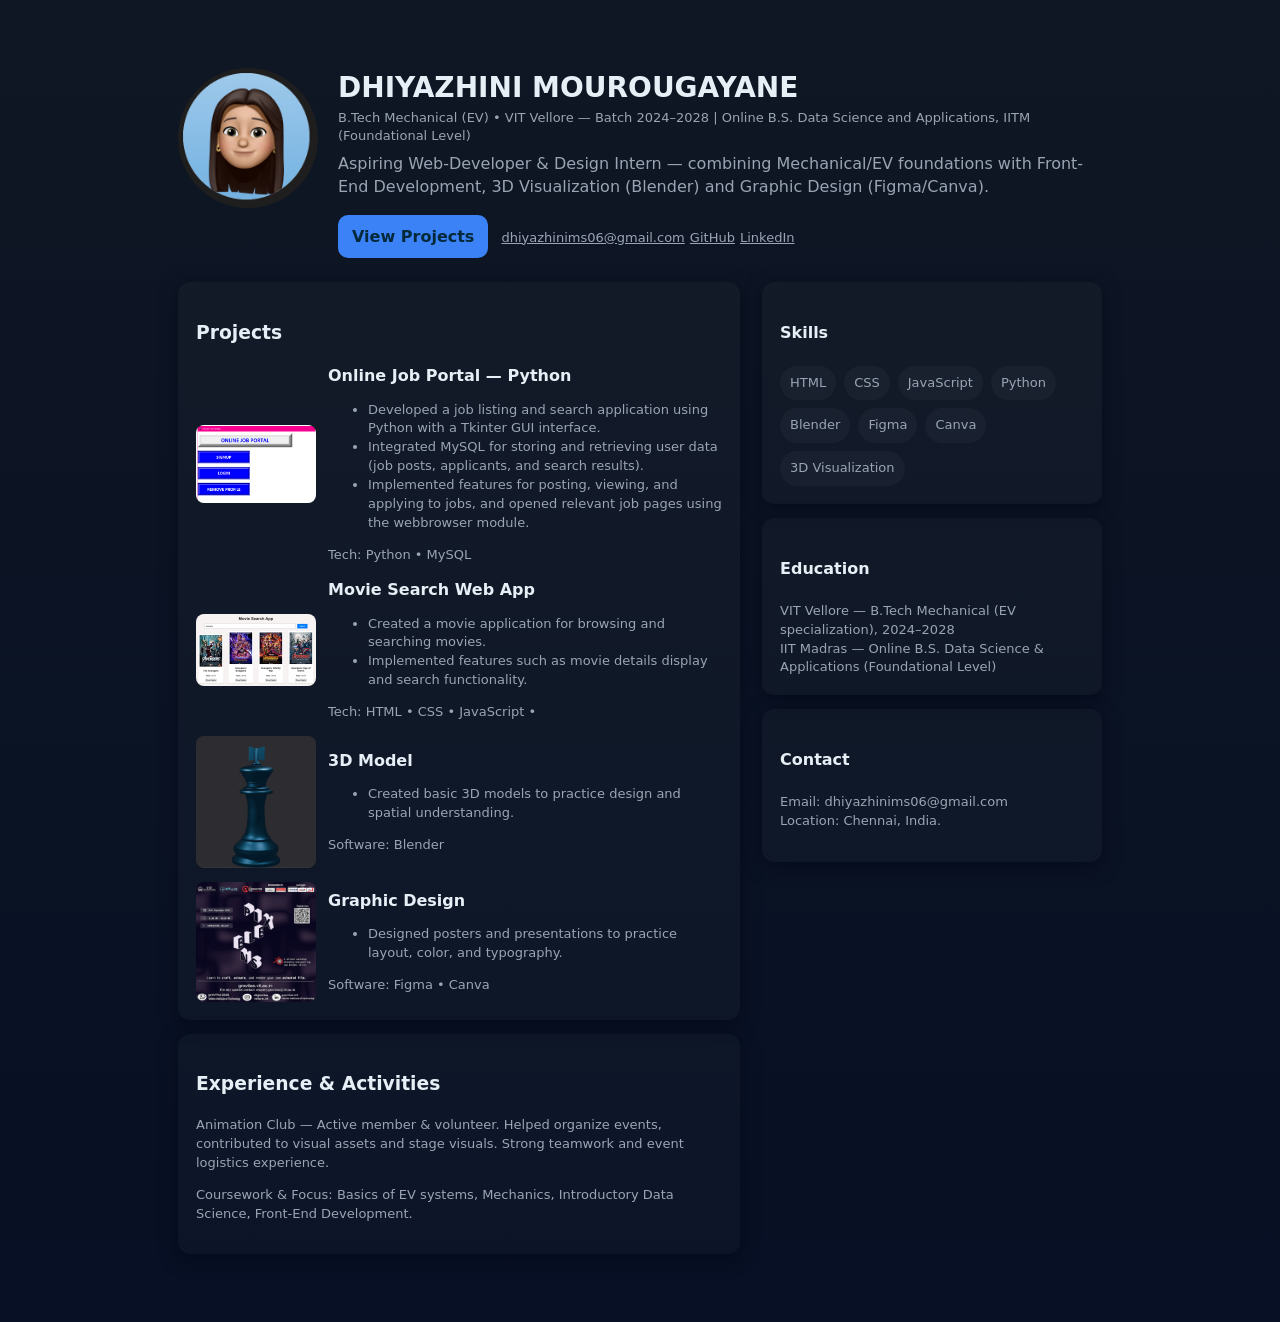
==== index.html @ 41cbc97d "Changed pathnames" ====
<!doctype html>
<html lang="en">
<head>
  <meta charset="utf-8" />
  <meta name="viewport" content="width=device-width,initial-scale=1" />
  <title>DHIYAZHINI M S — Portfolio</title>
  <style>
    :root{--bg:#0f1724;--card:#0b1220;--muted:#9aa4b2;--accent:#3b82f6}
    *{box-sizing:border-box}
    body{margin:0;font-family:Inter,ui-sans-serif,system-ui,Segoe UI,Roboto,'Helvetica Neue',Arial;background:linear-gradient(180deg,var(--bg),#071024);color:#e6eef6;line-height:1.45}
    .container{max-width:980px;margin:40px auto;padding:28px}
    header{display:flex;align-items:flex-start;gap:20px;}
    .avatar{width:140px;height:140px;border-radius:50%;overflow:hidden;flex-shrink:0;}
    h1{margin:0;font-size:28px}
    .avatar img{width:100%;height:100%;object-fit:cover;object-position:top center;display:block;}
    p.lead{color:var(--muted);margin-top:6px}
    .grid{display:grid;grid-template-columns:1fr 340px;gap:22px;margin-top:24px}
    .card{background:rgba(255,255,255,0.02);padding:18px;border-radius:12px;box-shadow:0 4px 18px rgba(2,6,23,0.6)}
    .skills{display:flex;flex-wrap:wrap;gap:8px}
    .pill{background:rgba(255,255,255,0.03);padding:8px 10px;border-radius:999px;font-size:13px;color:var(--muted)}
    .projects{display:flex;flex-direction:column;gap:14px}
    .proj{display:flex;gap:12px;align-items:center}
    .proj img{width:120px;height:auto;object-fit:cover;object-position: center; border-radius:8px;background:#081324}
    .meta{color:var(--muted);font-size:13px}
    footer{margin-top:22px;color:var(--muted);font-size:13px}
    a.cta{display:inline-block;background:var(--accent);color:#04293a;padding:10px 14px;border-radius:10px;text-decoration:none;font-weight:600;margin-right:8px}
    .small{font-size:13px;color:var(--muted)}
    @media(max-width:880px){.grid{grid-template-columns:1fr;}.avatar{width:72px;height:72px}}
  </style>
</head>
<body>
  <div class="container">
    <header>
      <div class="avatar">
        <img src="profile-pic.png" alt="Profile pic">
      </div>
      <div>
        <h1>DHIYAZHINI MOUROUGAYANE</h1>
        <div class="small">B.Tech Mechanical (EV) • VIT Vellore — Batch 2024–2028 | Online B.S. Data Science and Applications, IITM (Foundational Level)</div>
        <p class="lead">Aspiring Web-Developer & Design Intern — combining Mechanical/EV foundations with Front-End Development, 3D Visualization (Blender) and Graphic Design (Figma/Canva).</p>
        <div style="margin-top:10px">
          <a class="cta" href="#projects">View Projects</a>
          <a class="small" href="mailto:dhiyazhinims06@gmail.com">dhiyazhinims06@gmail.com</a>
          <a class="small" href="https://github.com/Dhiyazhini">GitHub</a>
          <a class="small" href="https://www.linkedin.com/in/dhiyazhini-m-62827731a/">LinkedIn</a>
        </div>
      </div>
    </header>
    <div class="grid">
      <main>
        <section class="card">
          <h3>Projects</h3>
          <div id="projects" class="projects">
            <article class="proj">
              <img src="projects/online-job-portal:/online_job_portal.png" alt="Job Portal Screenshot">
              <div>
                <strong>Online Job Portal — Python</strong>
                <div class="meta">
                  <ul>
                    <li>Developed a job listing and search application using Python with a Tkinter GUI interface.</li>
                    <li>Integrated MySQL for storing and retrieving user data (job posts, applicants, and search results).</li>
                    <li>Implemented features for posting, viewing, and applying to jobs, and opened relevant job pages using the webbrowser module.</li>
                  </ul>
                </div>
                <div class="small">Tech: Python • MySQL 
                </div>
              </div>
            </article>
            <article class="proj">
              <img src="projects/movie-app:/movie_search_webapp.png" alt="Movie app screenshot">
              <div>
                <strong>Movie Search Web App</strong>
                <div class="meta">
                  <ul>
                    <li>Created a movie application for browsing and searching movies.</li>
                    <li>Implemented features such as movie details display and search functionality.</li>                  
                  </ul>
                </div>
                <div class="small">Tech: HTML • CSS • JavaScript • </div>
              </div>
            </article>
            <article class="proj">
              <img src="projects/3d-model:/3D-chesspiece-king.png" alt="Blender render">
              <div>
                <strong>3D Model</strong>
                <div class="meta">
                  <ul>
                    <li>Created basic 3D models to practice design and spatial understanding.</li>
                  </ul>
                </div>
                <div class="small">Software: Blender</div>
              </div>
            </article>
            <article class="proj">
              <img src="projects/graphic-design:/Pixelens_finalGravitas.png" alt="Figma screenshot">
              <div>
                <strong>Graphic Design</strong>
                <div class="meta">
                  <ul>
                    <li>Designed posters and presentations to practice layout, color, and typography.</li>
                  </ul>
                </div>
                <div class="small">Software: Figma • Canva</div>
              </div>
            </article>
          </div>
        </section>
        <section class="card" style="margin-top:14px">
          <h3>Experience & Activities</h3>
          <p class="meta">Animation Club — Active member & volunteer. Helped organize events, contributed to visual assets and stage visuals. Strong teamwork and event logistics experience.</p>
          <p class="meta">Coursework & Focus: Basics of EV systems, Mechanics, Introductory Data Science, Front-End Development.</p>
        </section>
      </main>
      <aside>
        <div class="card">
          <h4>Skills</h4>
          <div class="skills">
            <span class="pill">HTML</span>
            <span class="pill">CSS</span>
            <span class="pill">JavaScript</span>
            <span class="pill">Python</span>
            <span class="pill">Blender</span>
            <span class="pill">Figma</span>
            <span class="pill">Canva</span>
            <span class="pill">3D Visualization</span>
          </div>
        </div>
        <div class="card" style="margin-top:14px">
          <h4>Education</h4>
          <div class="small">VIT Vellore — B.Tech Mechanical (EV specialization), 2024–2028</div>
          <div class="small">IIT Madras — Online B.S. Data Science & Applications (Foundational Level)</div>
        </div>
        <div class="card" style="margin-top:14px">
          <h4>Contact</h4>
          <p class="small">Email: dhiyazhinims06@gmail.com<br/>Location: Chennai, India.</p>
        </div>
      </aside>
    </div>
  </div>
</body>
</html>
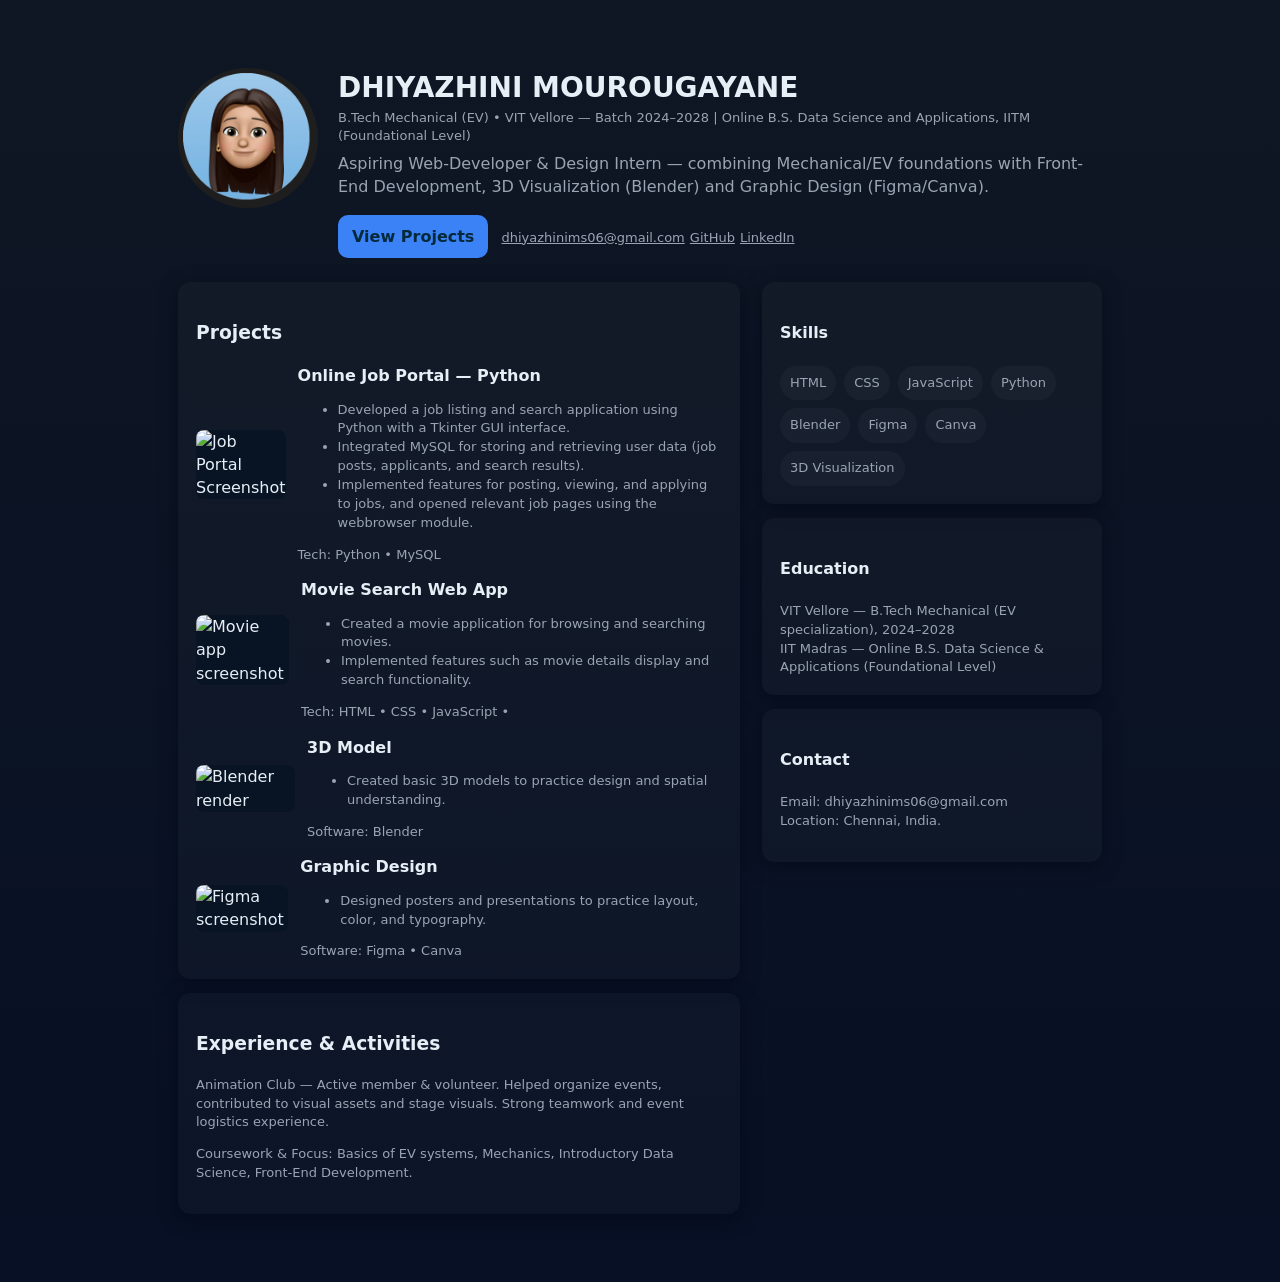
==== commit 27f70ed8: "Modified" ====
--- a/index.html
+++ b/index.html
@@ -52,7 +52,7 @@
           <h3>Projects</h3>
           <div id="projects" class="projects">
             <article class="proj">
-              <img src="projects/online-job-portal:/online_job_portal.png" alt="Job Portal Screenshot">
+              <img src="projects/online-job-portal/online_job_portal.png" alt="Job Portal Screenshot">
               <div>
                 <strong>Online Job Portal — Python</strong>
                 <div class="meta">
@@ -67,7 +67,7 @@
               </div>
             </article>
             <article class="proj">
-              <img src="projects/movie-app:/movie_search_webapp.png" alt="Movie app screenshot">
+              <img src="projects/movie-app/movie_search_webapp.png" alt="Movie app screenshot">
               <div>
                 <strong>Movie Search Web App</strong>
                 <div class="meta">
@@ -80,7 +80,7 @@
               </div>
             </article>
             <article class="proj">
-              <img src="projects/3d-model:/3D-chesspiece-king.png" alt="Blender render">
+              <img src="projects/3d-model/3D-chesspiece-king.png" alt="Blender render">
               <div>
                 <strong>3D Model</strong>
                 <div class="meta">
@@ -92,7 +92,7 @@
               </div>
             </article>
             <article class="proj">
-              <img src="projects/graphic-design:/Pixelens_finalGravitas.png" alt="Figma screenshot">
+              <img src="projects/graphic-design/Pixelens_finalGravitas.png" alt="Figma screenshot">
               <div>
                 <strong>Graphic Design</strong>
                 <div class="meta">
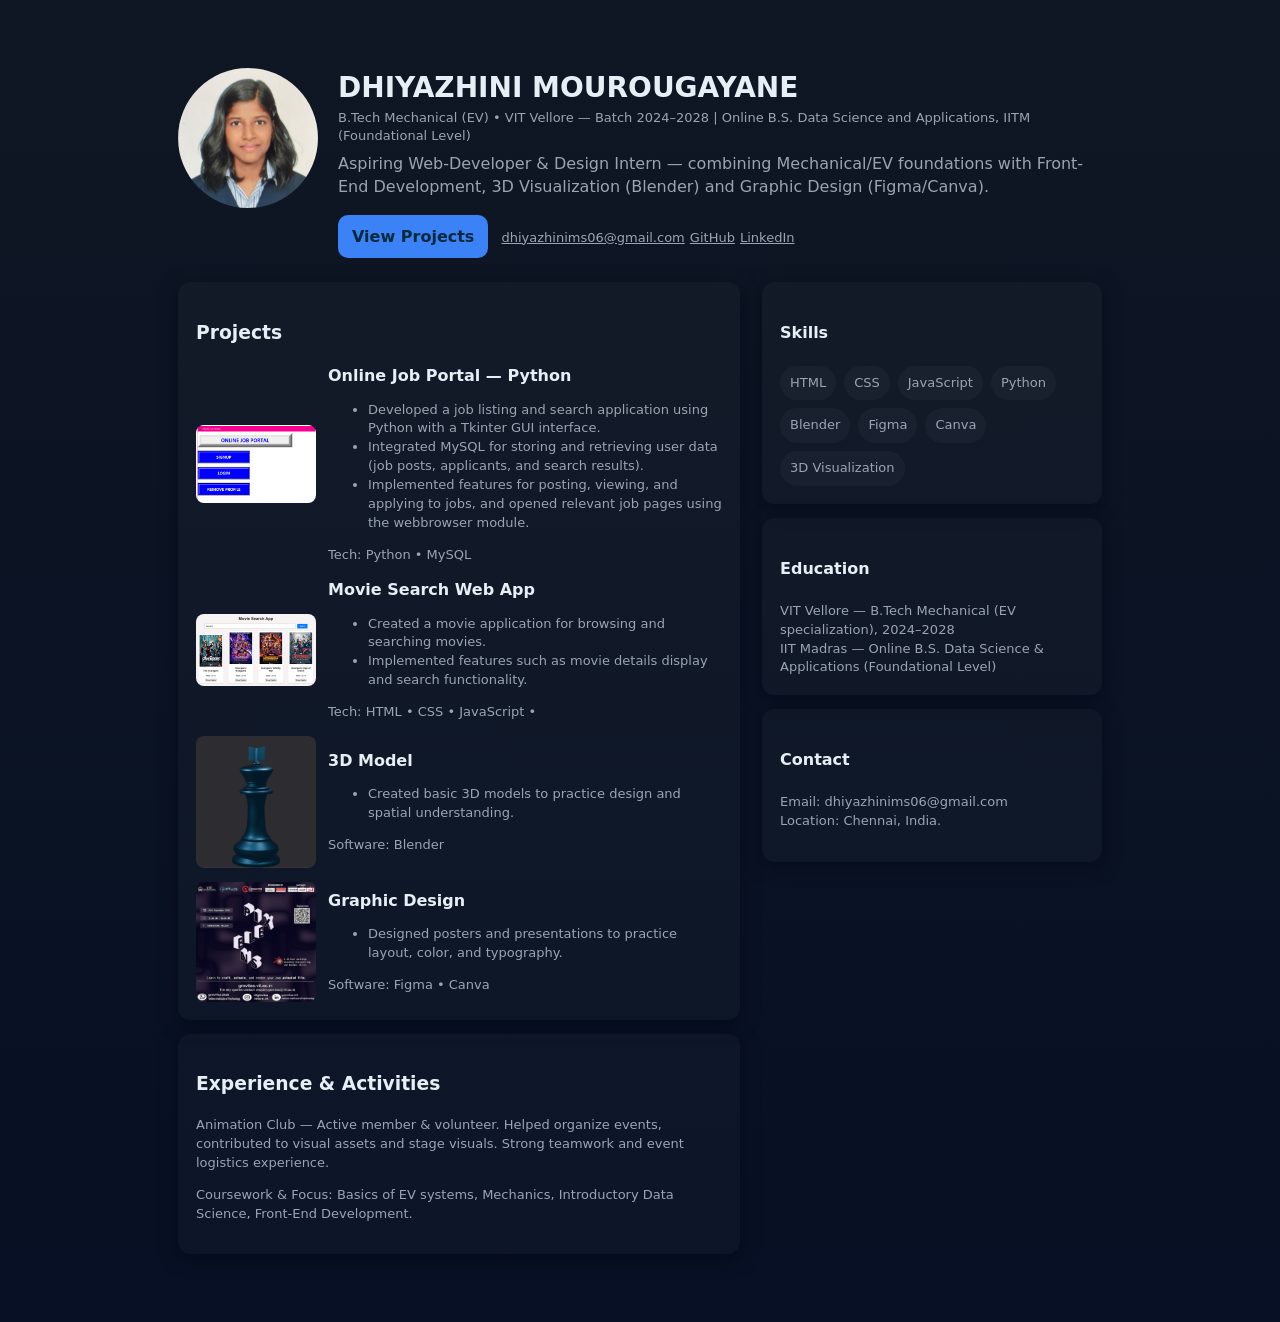
==== commit 6249f359: "Updated profile pic" ====
--- a/index.html
+++ b/index.html
@@ -32,7 +32,7 @@
   <div class="container">
     <header>
       <div class="avatar">
-        <img src="profile-pic.png" alt="Profile pic">
+        <img src="Photo.jpg" alt="Profile pic">
       </div>
       <div>
         <h1>DHIYAZHINI MOUROUGAYANE</h1>
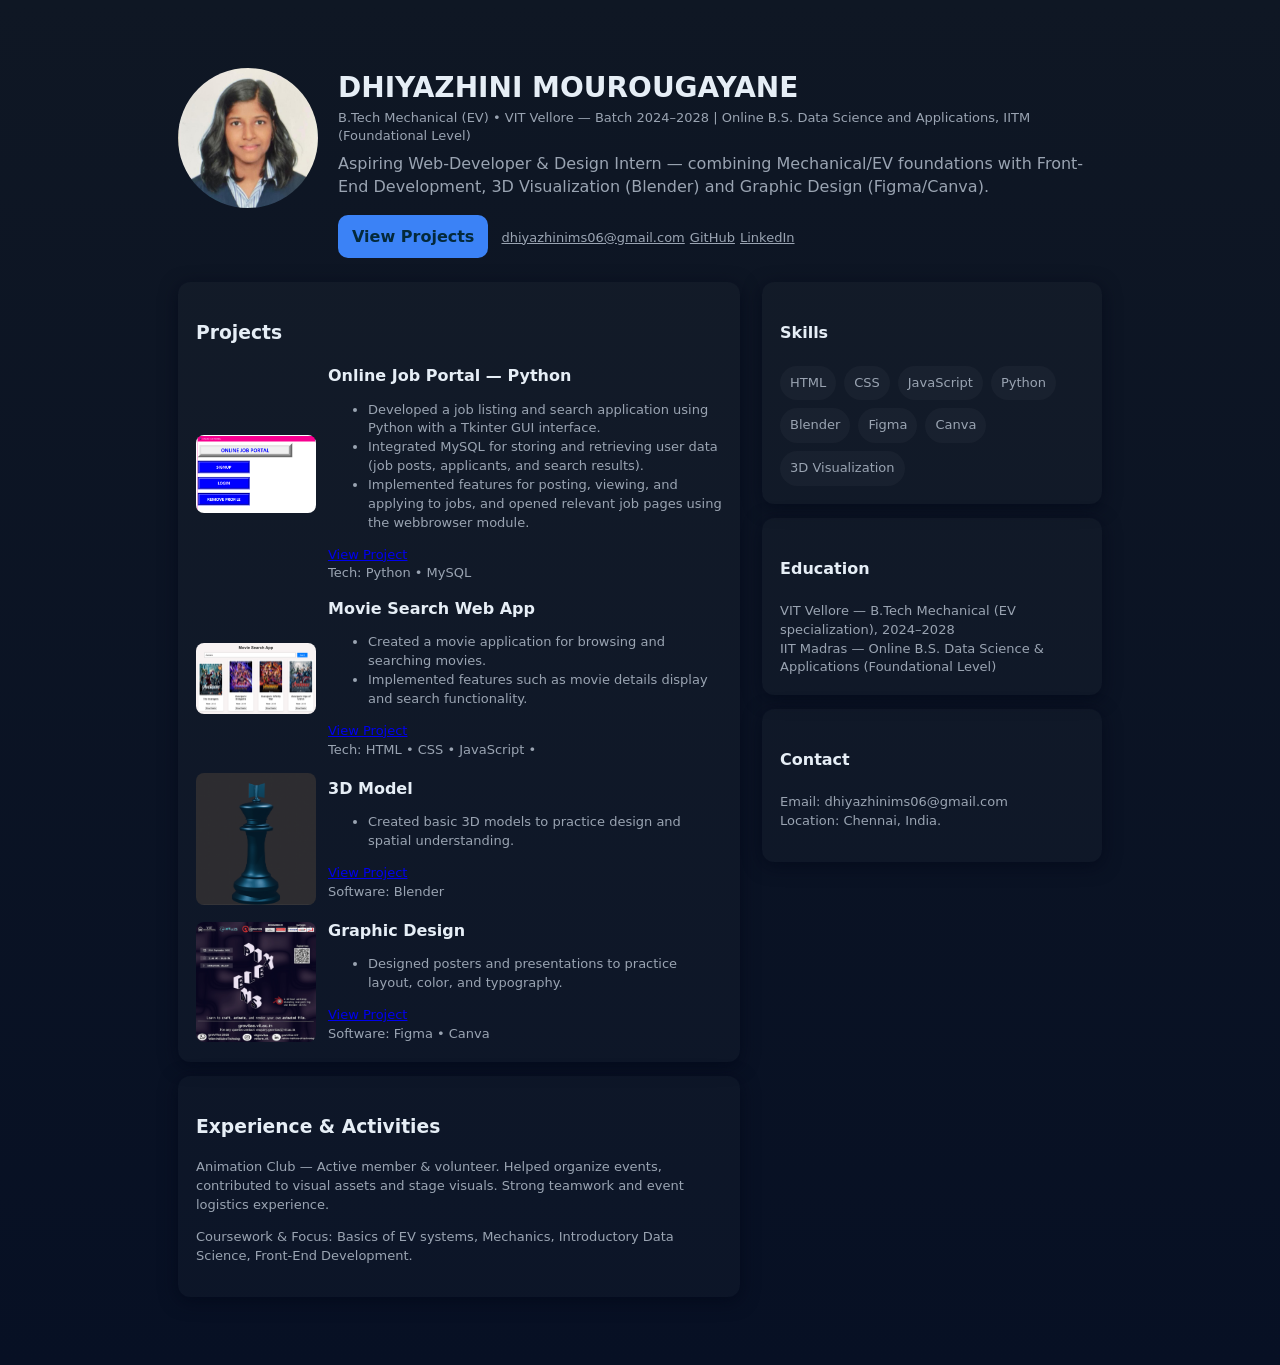
==== commit 9408f611: "Added project demos" ====
--- a/index.html
+++ b/index.html
@@ -61,6 +61,7 @@
                     <li>Integrated MySQL for storing and retrieving user data (job posts, applicants, and search results).</li>
                     <li>Implemented features for posting, viewing, and applying to jobs, and opened relevant job pages using the webbrowser module.</li>
                   </ul>
+                  <a href="projects/online-job-portal/Online_Job_Portal_Output.pdf" target="_blank" rel="noopener">View Project</a>
                 </div>
                 <div class="small">Tech: Python • MySQL 
                 </div>
@@ -75,6 +76,7 @@
                     <li>Created a movie application for browsing and searching movies.</li>
                     <li>Implemented features such as movie details display and search functionality.</li>                  
                   </ul>
+                  <a href="projects/movie-app/index.html" target="_blank" rel="noopener">View Project</a>
                 </div>
                 <div class="small">Tech: HTML • CSS • JavaScript • </div>
               </div>
@@ -87,6 +89,7 @@
                   <ul>
                     <li>Created basic 3D models to practice design and spatial understanding.</li>
                   </ul>
+                  <a href="projects/3d-model/3D-chesspiece-king.png" target="_blank" rel="noopener">View Project</a>
                 </div>
                 <div class="small">Software: Blender</div>
               </div>
@@ -99,6 +102,7 @@
                   <ul>
                     <li>Designed posters and presentations to practice layout, color, and typography.</li>
                   </ul>
+                  <a href="projects/graphic-design/graphic-design-display.pdf" target="_blank" rel="noopener">View Project</a>
                 </div>
                 <div class="small">Software: Figma • Canva</div>
               </div>
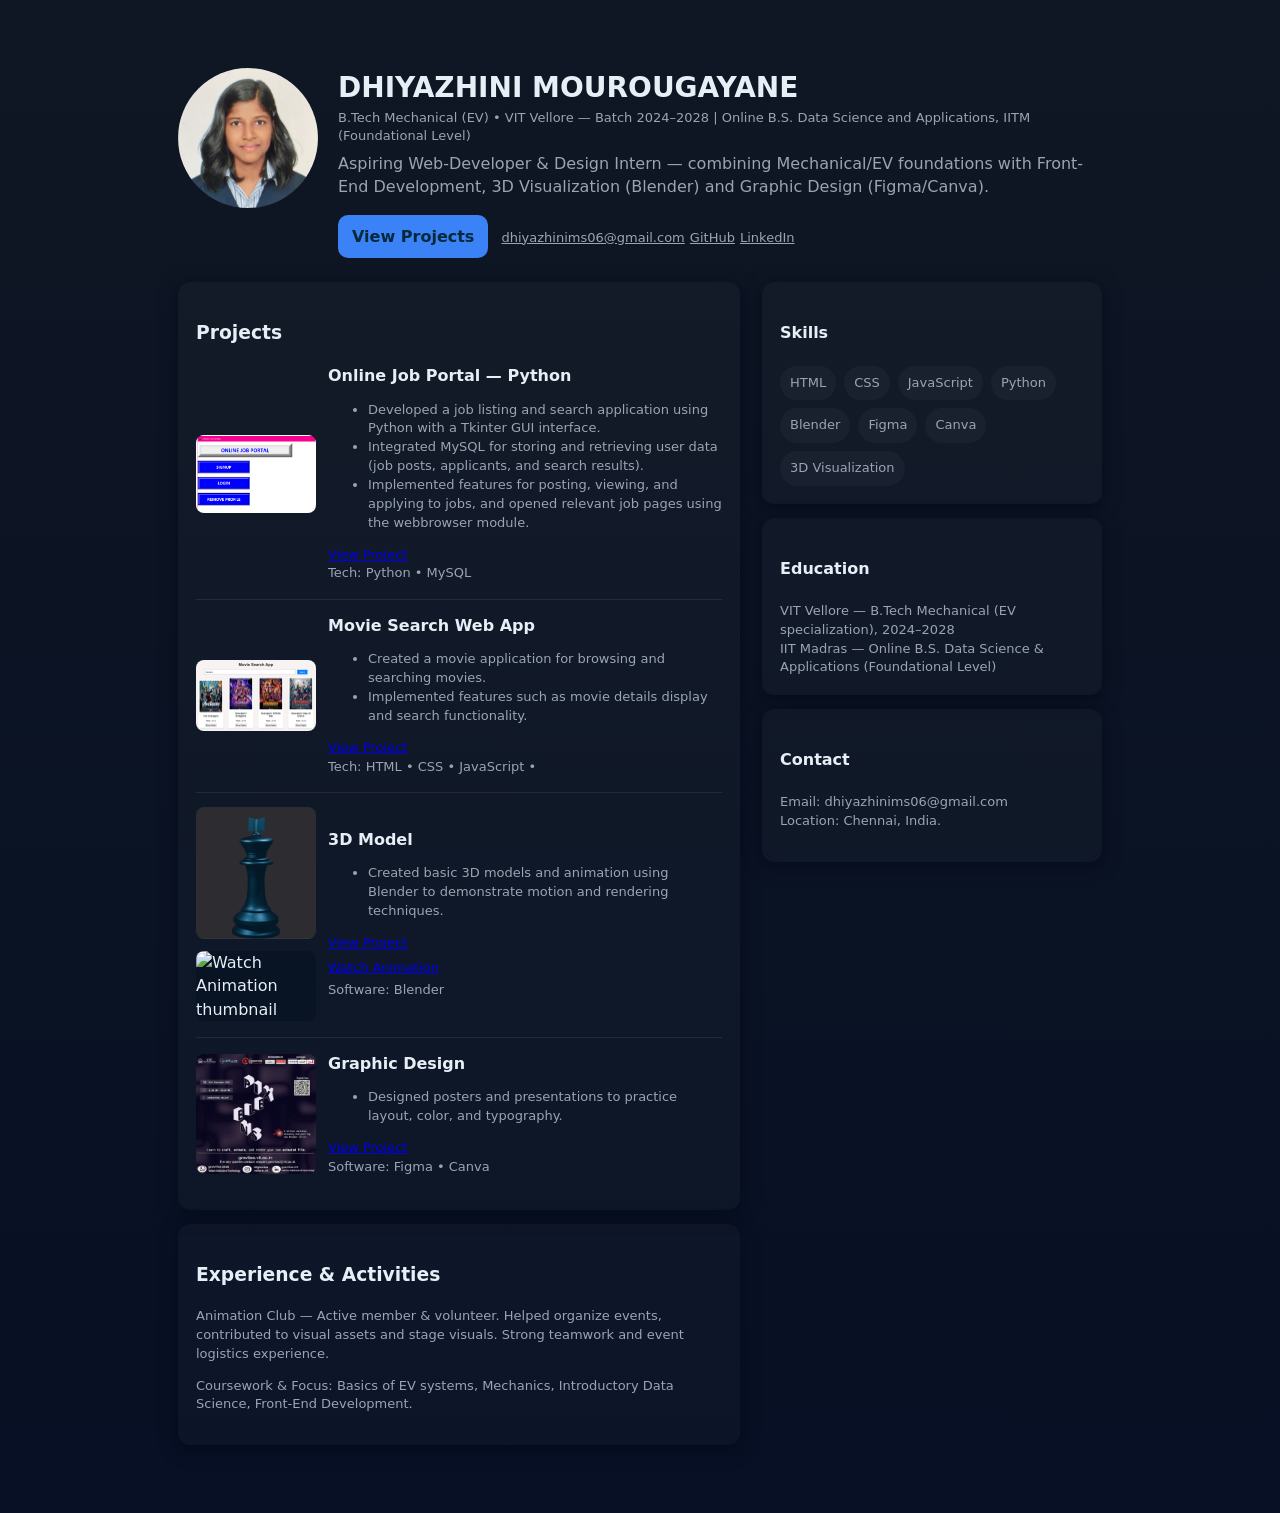
==== commit 95009fe1: "Updated 3D model project section." ====
--- a/index.html
+++ b/index.html
@@ -12,6 +12,13 @@
     header{display:flex;align-items:flex-start;gap:20px;}
     .avatar{width:140px;height:140px;border-radius:50%;overflow:hidden;flex-shrink:0;}
     h1{margin:0;font-size:28px}
+    .projects{display:flex;flex-direction:column;gap:20px}
+    .proj{display:flex;gap:20px;align-items:flex-start;border-bottom:1px solid rgba(255,255,255,0.08);padding-bottom:16px;}
+    .proj:last-child{border-bottom:none;}
+    .proj-media{width:220px;flex-shrink:0;}
+    .proj-media img{width:100%;height:auto;object-fit:cover;border-radius:8px;background:#081324}
+    .proj-media video{width:100%;border-radius:8px;margin-top:8px;}
+    .proj-details{flex-grow:1;}
     .avatar img{width:100%;height:100%;object-fit:cover;object-position:top center;display:block;}
     p.lead{color:var(--muted);margin-top:6px}
     .grid{display:grid;grid-template-columns:1fr 340px;gap:22px;margin-top:24px}
@@ -25,7 +32,7 @@
     footer{margin-top:22px;color:var(--muted);font-size:13px}
     a.cta{display:inline-block;background:var(--accent);color:#04293a;padding:10px 14px;border-radius:10px;text-decoration:none;font-weight:600;margin-right:8px}
     .small{font-size:13px;color:var(--muted)}
-    @media(max-width:880px){.grid{grid-template-columns:1fr;}.avatar{width:72px;height:72px}}
+    @media(max-width:880px){.grid{grid-template-columns:1fr;}.avatar{width:72px;height:72px}.proj{flex-direction:column;}.proj-media{width:100%;}}
   </style>
 </head>
 <body>
@@ -82,16 +89,21 @@
               </div>
             </article>
             <article class="proj">
-              <img src="projects/3d-model/3D-chesspiece-king.png" alt="Blender render">
+              <div style="width: 120px; flex-shrink: 0; display: flex; flex-direction: column; gap: 12px;">
+                <img src="projects/3d-model/3D-chesspiece-king.png" alt="Blender render" style="width: 100%; height: auto; object-fit: cover; border-radius: 8px; background: #081324;">
+                <img src="projects/3d-model/basketball.png" alt="Watch Animation thumbnail" style="width: 100%; height: auto; object-fit: cover; border-radius: 8px; background: #081324;">
+              </div>
               <div>
                 <strong>3D Model</strong>
                 <div class="meta">
                   <ul>
-                    <li>Created basic 3D models to practice design and spatial understanding.</li>
+                    <li>Created basic 3D models and animation using Blender to demonstrate motion and rendering techniques. </li>
                   </ul>
                   <a href="projects/3d-model/3D-chesspiece-king.png" target="_blank" rel="noopener">View Project</a>
+                  <br/>
+                  <a href="projects/3d-model/basketball_animation.mp4" target="_blank" rel="noopener" style="margin-top: 6px; display: inline-block;">Watch Animation</a>
                 </div>
-                <div class="small">Software: Blender</div>
+                <div class="small" style="margin-top: 4px;">Software: Blender</div>
               </div>
             </article>
             <article class="proj">
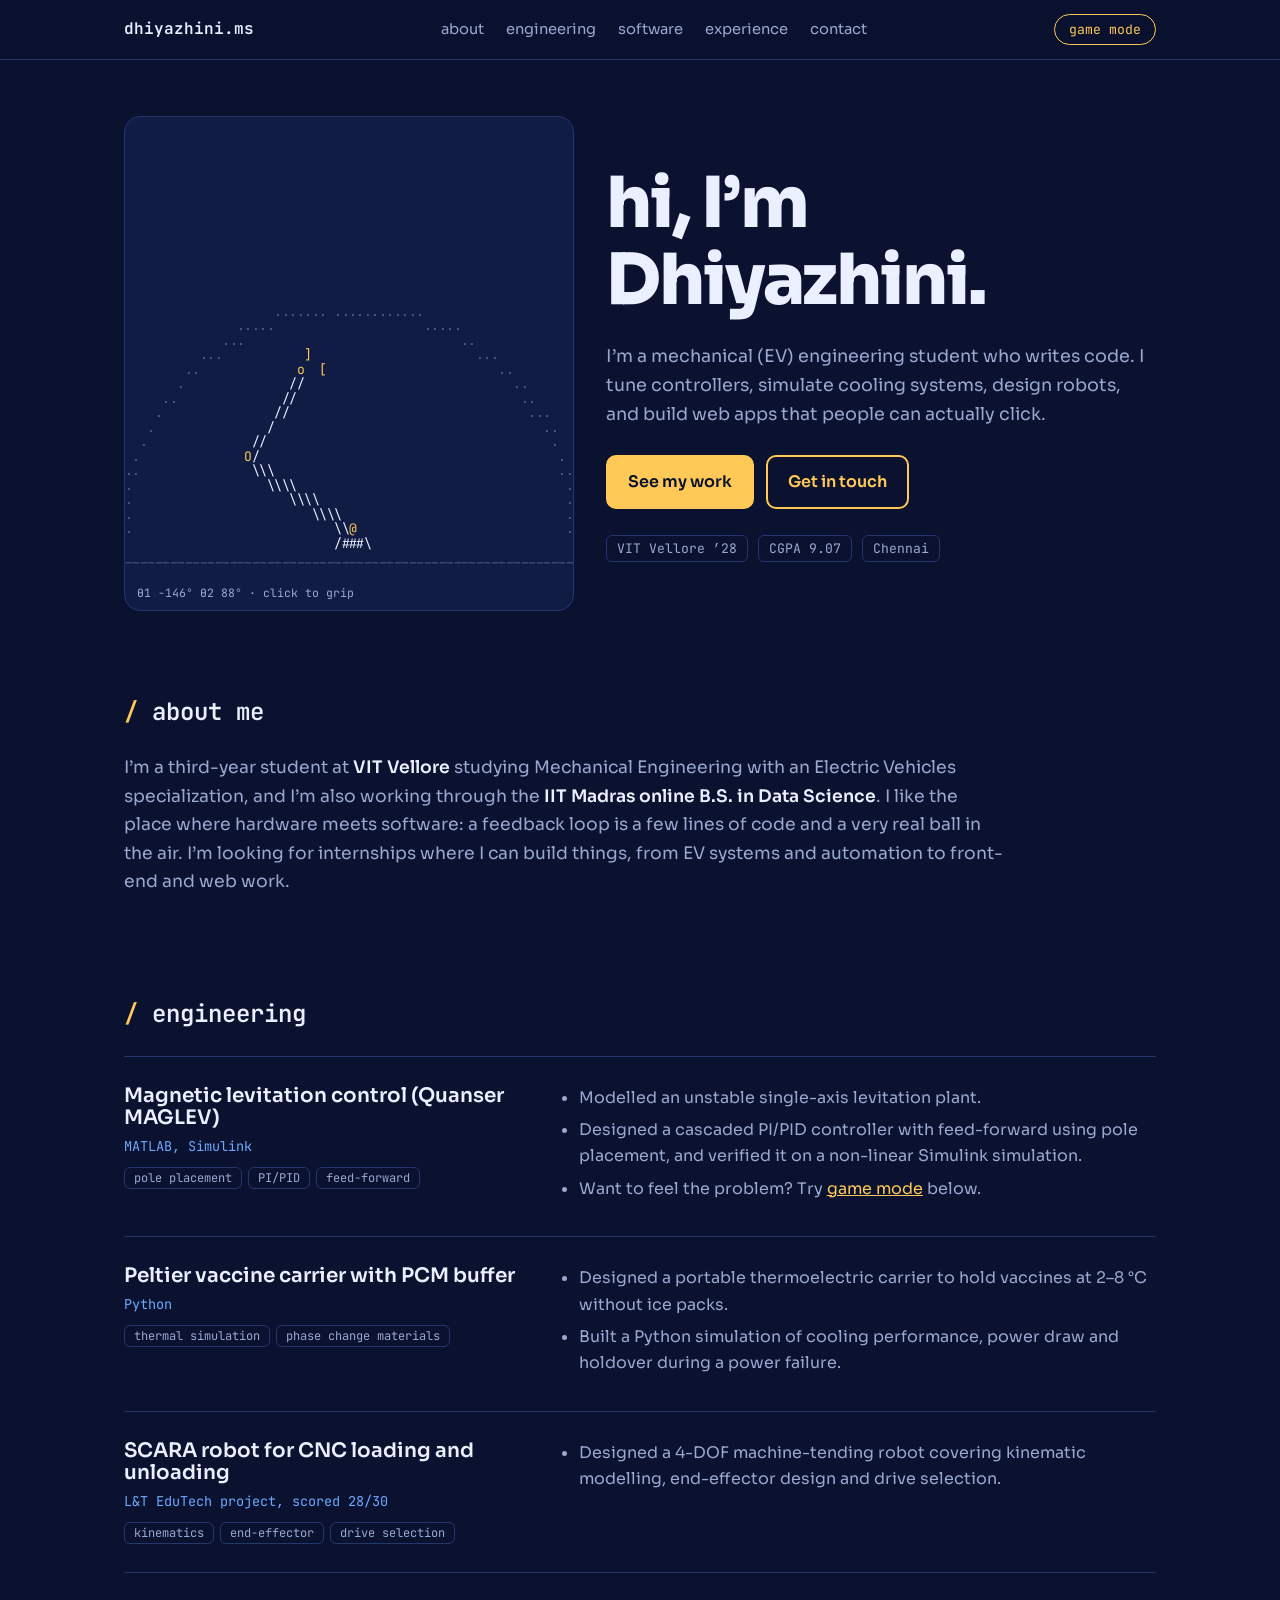
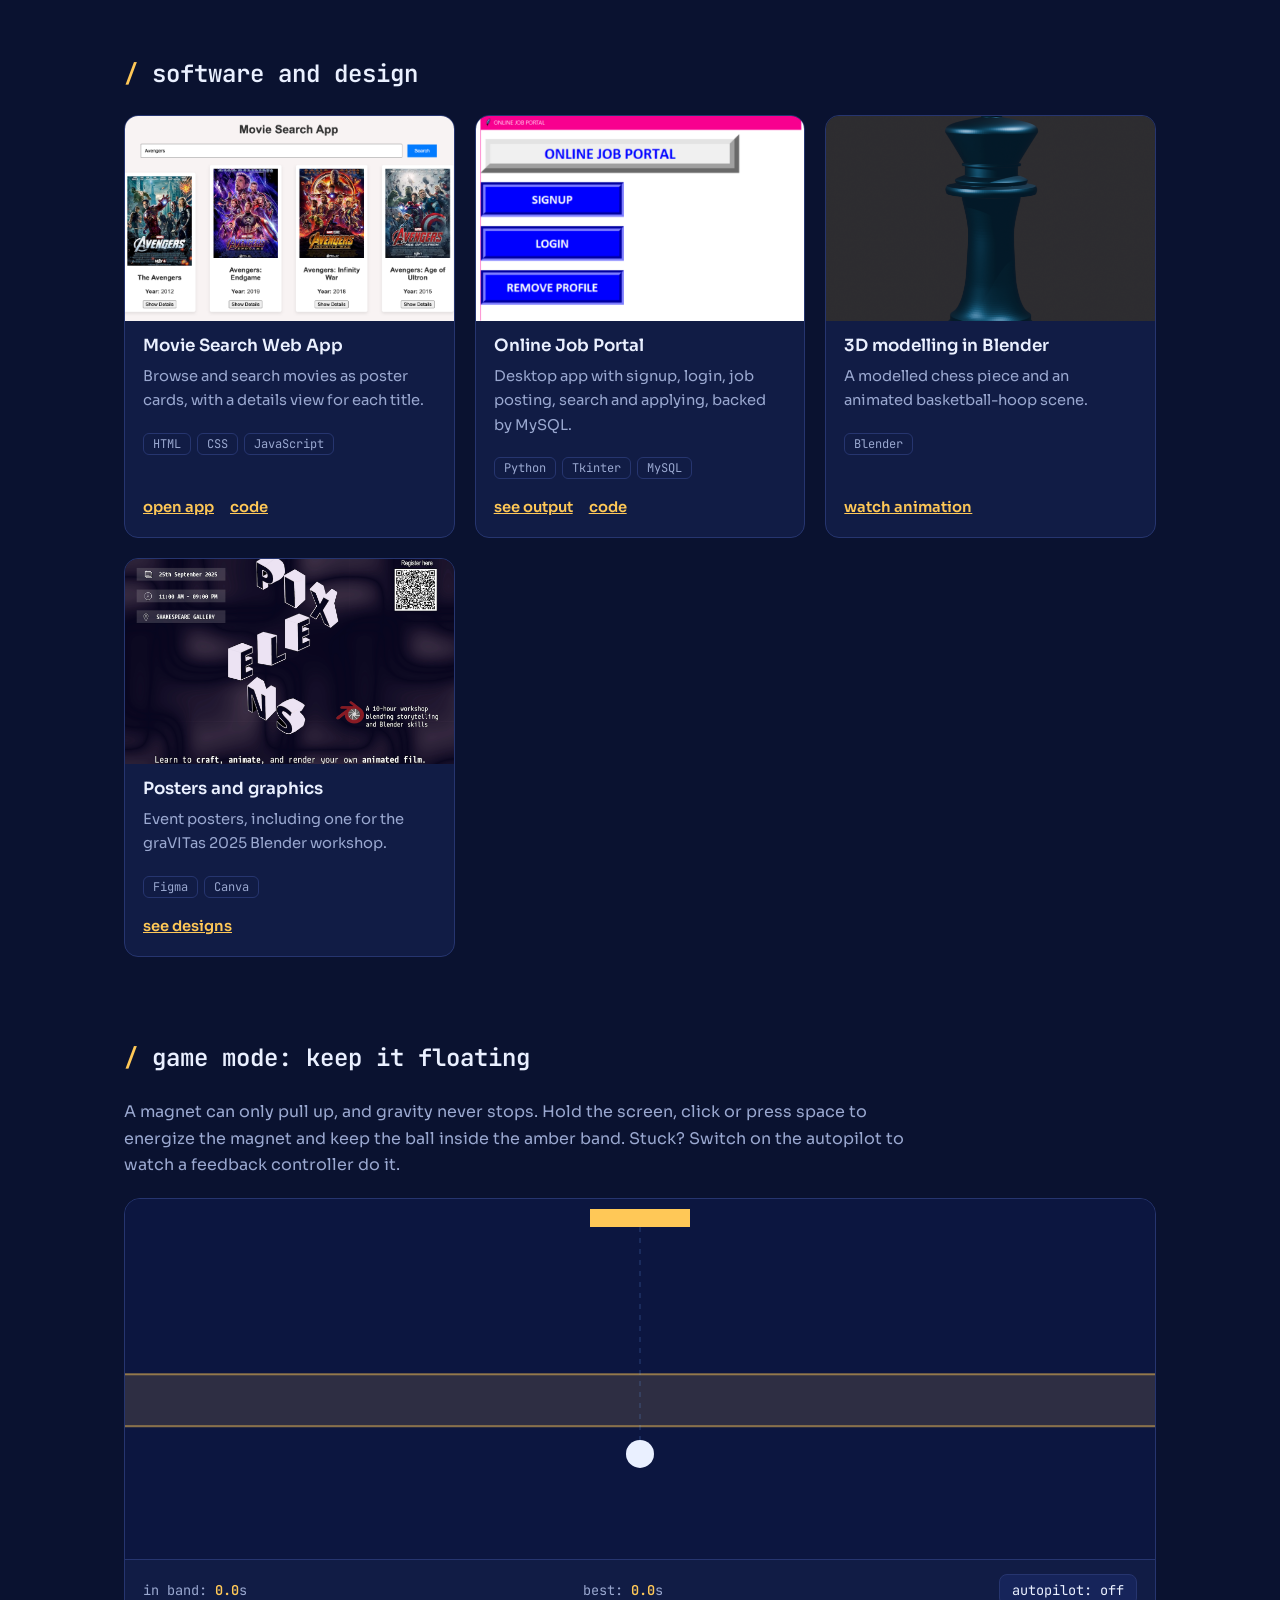
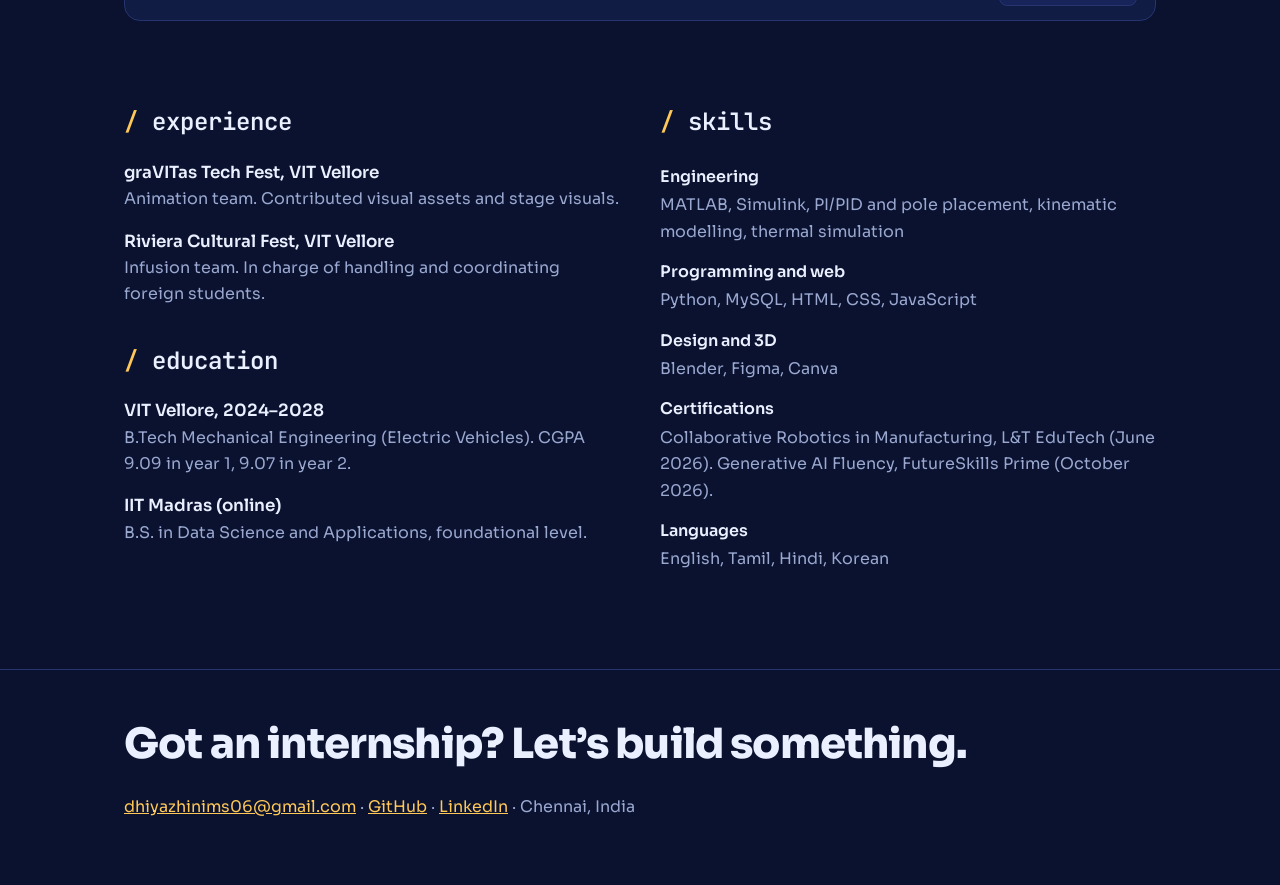
==== commit e22f44c5: "new portfolio" ====
--- a/index.html
+++ b/index.html
@@ -1,157 +1,277 @@
-<!doctype html>
+<!DOCTYPE html>
 <html lang="en">
 <head>
-  <meta charset="utf-8" />
-  <meta name="viewport" content="width=device-width,initial-scale=1" />
-  <title>DHIYAZHINI M S — Portfolio</title>
-  <style>
-    :root{--bg:#0f1724;--card:#0b1220;--muted:#9aa4b2;--accent:#3b82f6}
-    *{box-sizing:border-box}
-    body{margin:0;font-family:Inter,ui-sans-serif,system-ui,Segoe UI,Roboto,'Helvetica Neue',Arial;background:linear-gradient(180deg,var(--bg),#071024);color:#e6eef6;line-height:1.45}
-    .container{max-width:980px;margin:40px auto;padding:28px}
-    header{display:flex;align-items:flex-start;gap:20px;}
-    .avatar{width:140px;height:140px;border-radius:50%;overflow:hidden;flex-shrink:0;}
-    h1{margin:0;font-size:28px}
-    .projects{display:flex;flex-direction:column;gap:20px}
-    .proj{display:flex;gap:20px;align-items:flex-start;border-bottom:1px solid rgba(255,255,255,0.08);padding-bottom:16px;}
-    .proj:last-child{border-bottom:none;}
-    .proj-media{width:220px;flex-shrink:0;}
-    .proj-media img{width:100%;height:auto;object-fit:cover;border-radius:8px;background:#081324}
-    .proj-media video{width:100%;border-radius:8px;margin-top:8px;}
-    .proj-details{flex-grow:1;}
-    .avatar img{width:100%;height:100%;object-fit:cover;object-position:top center;display:block;}
-    p.lead{color:var(--muted);margin-top:6px}
-    .grid{display:grid;grid-template-columns:1fr 340px;gap:22px;margin-top:24px}
-    .card{background:rgba(255,255,255,0.02);padding:18px;border-radius:12px;box-shadow:0 4px 18px rgba(2,6,23,0.6)}
-    .skills{display:flex;flex-wrap:wrap;gap:8px}
-    .pill{background:rgba(255,255,255,0.03);padding:8px 10px;border-radius:999px;font-size:13px;color:var(--muted)}
-    .projects{display:flex;flex-direction:column;gap:14px}
-    .proj{display:flex;gap:12px;align-items:center}
-    .proj img{width:120px;height:auto;object-fit:cover;object-position: center; border-radius:8px;background:#081324}
-    .meta{color:var(--muted);font-size:13px}
-    footer{margin-top:22px;color:var(--muted);font-size:13px}
-    a.cta{display:inline-block;background:var(--accent);color:#04293a;padding:10px 14px;border-radius:10px;text-decoration:none;font-weight:600;margin-right:8px}
-    .small{font-size:13px;color:var(--muted)}
-    @media(max-width:880px){.grid{grid-template-columns:1fr;}.avatar{width:72px;height:72px}.proj{flex-direction:column;}.proj-media{width:100%;}}
-  </style>
+<meta charset="utf-8">
+<meta name="viewport" content="width=device-width, initial-scale=1">
+<title>Dhiyazhini Mourougayane — Engineer, builder, designer</title>
+<meta name="description" content="Mechanical (EV) engineering student at VIT Vellore building control systems, thermal simulations, robots and web apps.">
+<link rel="preconnect" href="https://fonts.googleapis.com">
+<link href="https://fonts.googleapis.com/css2?family=JetBrains+Mono:wght@400;600&family=Sora:wght@400;600;800&display=swap" rel="stylesheet">
+<style>
+:root{--bg:#0A1230;--panel:#111C45;--panel2:#16245A;--ink:#EAF0FF;--muted:#9AA8D0;--line:#26356F;--amber:#FFC857;--blue:#6EA8FF;
+ --sans:"Sora","Segoe UI",Arial,sans-serif;--mono:"JetBrains Mono",ui-monospace,Menlo,Consolas,monospace;
+ box-sizing:border-box;padding-top:env(safe-area-inset-top,0px);padding-bottom:env(safe-area-inset-bottom,0px)}
+*,*::before,*::after{box-sizing:inherit}
+html{scroll-behavior:smooth;background:var(--bg)}
+body{margin:0;background:var(--bg);color:var(--ink);font:400 1rem/1.65 var(--sans);-webkit-font-smoothing:antialiased}
+a{color:var(--amber)}
+a:focus-visible,button:focus-visible{outline:3px solid var(--amber);outline-offset:3px;border-radius:6px}
+.wrap{max-width:1080px;margin:0 auto;padding:0 24px}
+h1,h2,h3{margin:0;line-height:1.1}
+h2{font-family:var(--mono);font-weight:600;font-size:1.5rem;margin-bottom:28px;color:var(--ink)}
+h2 span{color:var(--amber)}
+section{padding:88px 0 0}
+h2[id]{scroll-margin-top:96px}
+nav{position:sticky;top:0;z-index:5;background:#0A1230EE;backdrop-filter:blur(8px);border-bottom:1px solid var(--line);padding-top:env(safe-area-inset-top,0px)}
+nav .wrap{display:flex;align-items:center;justify-content:space-between;gap:16px;padding-top:14px;padding-bottom:14px;flex-wrap:wrap}
+nav b{font-family:var(--mono);font-weight:600}
+nav ul{display:flex;gap:22px;list-style:none;margin:0;padding:0;flex-wrap:wrap}
+nav a{color:var(--muted);text-decoration:none;font-size:.92rem}
+nav a:hover{color:var(--ink)}
+.gm{font-family:var(--mono);font-size:.82rem;border:1px solid var(--amber);color:var(--amber);background:transparent;border-radius:99px;padding:6px 14px;cursor:pointer}
+.gm:hover{background:var(--amber);color:var(--bg)}
+/* hero */
+.hero{display:grid;grid-template-columns:minmax(0,.9fr) minmax(0,1.1fr);gap:32px;align-items:center;padding-top:56px}
+.portrait{position:relative;background:var(--panel);border:1px solid var(--line);border-radius:16px;overflow:hidden;aspect-ratio:1/1.1}
+.portrait canvas{width:100%;height:100%;display:block}
+.portrait small{position:absolute;left:12px;bottom:10px;font:400 .72rem var(--mono);color:var(--muted)}
+.hero h1{font-size:clamp(2.4rem,6.2vw,4.4rem);font-weight:800;letter-spacing:-.03em}
+.hero p{color:var(--muted);font-size:1.1rem;max-width:48ch;margin:22px 0 26px}
+.btns{display:flex;gap:12px;flex-wrap:wrap}
+.btn{display:inline-block;padding:12px 20px;border-radius:10px;font-weight:600;text-decoration:none;border:2px solid var(--amber);color:var(--amber)}
+.btn.fill{background:var(--amber);color:var(--bg)}
+.btn:hover{filter:brightness(1.1)}
+.facts{display:flex;gap:10px;flex-wrap:wrap;margin-top:26px;font:400 .82rem var(--mono);color:var(--muted)}
+.facts span{border:1px solid var(--line);border-radius:6px;padding:4px 10px}
+/* about */
+.about{max-width:68ch;color:var(--muted);font-size:1.08rem}
+.about b{color:var(--ink);font-weight:600}
+/* engineering */
+.rows{border-top:1px solid var(--line)}
+.row{display:grid;grid-template-columns:minmax(0,1fr) minmax(0,1.5fr);gap:12px 40px;padding:28px 0;border-bottom:1px solid var(--line)}
+.row h3{font-size:1.25rem;font-weight:600}
+.row .meta{font:400 .85rem var(--mono);color:var(--blue);margin-top:8px}
+.row ul{margin:0;padding-left:18px;color:var(--muted)}
+.row li{margin-bottom:6px}
+.tags{display:flex;flex-wrap:wrap;gap:6px;margin-top:12px}
+.tag{font:400 .75rem var(--mono);padding:2px 9px;border:1px solid var(--line);border-radius:6px;color:var(--muted)}
+/* cards */
+.grid{display:grid;grid-template-columns:repeat(auto-fit,minmax(250px,1fr));gap:20px}
+.proj{background:var(--panel);border:1px solid var(--line);border-radius:14px;overflow:hidden;display:flex;flex-direction:column}
+.proj img{width:100%;aspect-ratio:16/10;object-fit:cover;display:block;background:var(--panel2)}
+.proj .body{padding:16px 18px 18px;display:flex;flex-direction:column;gap:8px;flex:1}
+.proj h3{font-size:1.05rem;font-weight:600}
+.proj p{margin:0;color:var(--muted);font-size:.92rem}
+.links{margin-top:auto;padding-top:8px;display:flex;gap:16px;font-weight:600;font-size:.92rem;flex-wrap:wrap}
+/* game */
+.game{background:var(--panel);border:1px solid var(--line);border-radius:16px;overflow:hidden}
+.game canvas{display:block;width:100%;height:360px;touch-action:none;cursor:pointer;background:#0C1640}
+.hud{display:flex;gap:16px;align-items:center;justify-content:space-between;flex-wrap:wrap;padding:14px 18px;border-top:1px solid var(--line);font:400 .85rem var(--mono);color:var(--muted)}
+.hud b{color:var(--amber);font-weight:600}
+.hud button{font:inherit;color:var(--ink);background:var(--panel2);border:1px solid var(--line);border-radius:8px;padding:6px 12px;cursor:pointer}
+.hud button[aria-pressed="true"]{background:var(--amber);color:var(--bg);border-color:var(--amber)}
+.note{color:var(--muted);max-width:66ch;margin:0 0 20px}
+/* exp */
+.two{display:grid;grid-template-columns:1fr 1fr;gap:40px}
+.xp{margin-bottom:20px}.xp h3{font-size:1.05rem;font-weight:600}.xp p{margin:4px 0 0;color:var(--muted)}
+dl{margin:0}dt{font-weight:600;margin-top:14px}dd{margin:2px 0 0;color:var(--muted)}
+footer{margin-top:96px;padding:40px 0 48px;border-top:1px solid var(--line);color:var(--muted)}
+footer .big{font-size:clamp(1.6rem,4.5vw,2.6rem);font-weight:800;color:var(--ink);letter-spacing:-.02em;margin-bottom:14px}
+@media (max-width:780px){nav .wrap{padding-top:10px;padding-bottom:10px;gap:8px 16px}nav ul{order:3;width:100%;flex-wrap:nowrap;overflow-x:auto;gap:18px;padding-bottom:2px}nav ul a{white-space:nowrap}h2[id]{scroll-margin-top:130px}.hero,.two,.row{grid-template-columns:1fr}.portrait{max-width:360px}section{padding-top:64px}.game canvas{height:300px}}
+@media (prefers-reduced-motion:reduce){html{scroll-behavior:auto}}
+</style>
 </head>
 <body>
-  <div class="container">
-    <header>
-      <div class="avatar">
-        <img src="Photo.jpg" alt="Profile pic">
-      </div>
-      <div>
-        <h1>DHIYAZHINI MOUROUGAYANE</h1>
-        <div class="small">B.Tech Mechanical (EV) • VIT Vellore — Batch 2024–2028 | Online B.S. Data Science and Applications, IITM (Foundational Level)</div>
-        <p class="lead">Aspiring Web-Developer & Design Intern — combining Mechanical/EV foundations with Front-End Development, 3D Visualization (Blender) and Graphic Design (Figma/Canva).</p>
-        <div style="margin-top:10px">
-          <a class="cta" href="#projects">View Projects</a>
-          <a class="small" href="mailto:dhiyazhinims06@gmail.com">dhiyazhinims06@gmail.com</a>
-          <a class="small" href="https://github.com/Dhiyazhini">GitHub</a>
-          <a class="small" href="https://www.linkedin.com/in/dhiyazhini-m-62827731a/">LinkedIn</a>
-        </div>
-      </div>
-    </header>
-    <div class="grid">
-      <main>
-        <section class="card">
-          <h3>Projects</h3>
-          <div id="projects" class="projects">
-            <article class="proj">
-              <img src="projects/online-job-portal/online_job_portal.png" alt="Job Portal Screenshot">
-              <div>
-                <strong>Online Job Portal — Python</strong>
-                <div class="meta">
-                  <ul>
-                    <li>Developed a job listing and search application using Python with a Tkinter GUI interface.</li>
-                    <li>Integrated MySQL for storing and retrieving user data (job posts, applicants, and search results).</li>
-                    <li>Implemented features for posting, viewing, and applying to jobs, and opened relevant job pages using the webbrowser module.</li>
-                  </ul>
-                  <a href="projects/online-job-portal/Online_Job_Portal_Output.pdf" target="_blank" rel="noopener">View Project</a>
-                </div>
-                <div class="small">Tech: Python • MySQL 
-                </div>
-              </div>
-            </article>
-            <article class="proj">
-              <img src="projects/movie-app/movie_search_webapp.png" alt="Movie app screenshot">
-              <div>
-                <strong>Movie Search Web App</strong>
-                <div class="meta">
-                  <ul>
-                    <li>Created a movie application for browsing and searching movies.</li>
-                    <li>Implemented features such as movie details display and search functionality.</li>                  
-                  </ul>
-                  <a href="projects/movie-app/index.html" target="_blank" rel="noopener">View Project</a>
-                </div>
-                <div class="small">Tech: HTML • CSS • JavaScript • </div>
-              </div>
-            </article>
-            <article class="proj">
-              <div style="width: 120px; flex-shrink: 0; display: flex; flex-direction: column; gap: 12px;">
-                <img src="projects/3d-model/3D-chesspiece-king.png" alt="Blender render" style="width: 100%; height: auto; object-fit: cover; border-radius: 8px; background: #081324;">
-                <img src="projects/3d-model/basketball.png" alt="Watch Animation thumbnail" style="width: 100%; height: auto; object-fit: cover; border-radius: 8px; background: #081324;">
-              </div>
-              <div>
-                <strong>3D Model</strong>
-                <div class="meta">
-                  <ul>
-                    <li>Created basic 3D models and animation using Blender to demonstrate motion and rendering techniques. </li>
-                  </ul>
-                  <a href="projects/3d-model/3D-chesspiece-king.png" target="_blank" rel="noopener">View Project</a>
-                  <br/>
-                  <a href="projects/3d-model/basketball_animation.mp4" target="_blank" rel="noopener" style="margin-top: 6px; display: inline-block;">Watch Animation</a>
-                </div>
-                <div class="small" style="margin-top: 4px;">Software: Blender</div>
-              </div>
-            </article>
-            <article class="proj">
-              <img src="projects/graphic-design/Pixelens_finalGravitas.png" alt="Figma screenshot">
-              <div>
-                <strong>Graphic Design</strong>
-                <div class="meta">
-                  <ul>
-                    <li>Designed posters and presentations to practice layout, color, and typography.</li>
-                  </ul>
-                  <a href="projects/graphic-design/graphic-design-display.pdf" target="_blank" rel="noopener">View Project</a>
-                </div>
-                <div class="small">Software: Figma • Canva</div>
-              </div>
-            </article>
-          </div>
-        </section>
-        <section class="card" style="margin-top:14px">
-          <h3>Experience & Activities</h3>
-          <p class="meta">Animation Club — Active member & volunteer. Helped organize events, contributed to visual assets and stage visuals. Strong teamwork and event logistics experience.</p>
-          <p class="meta">Coursework & Focus: Basics of EV systems, Mechanics, Introductory Data Science, Front-End Development.</p>
-        </section>
-      </main>
-      <aside>
-        <div class="card">
-          <h4>Skills</h4>
-          <div class="skills">
-            <span class="pill">HTML</span>
-            <span class="pill">CSS</span>
-            <span class="pill">JavaScript</span>
-            <span class="pill">Python</span>
-            <span class="pill">Blender</span>
-            <span class="pill">Figma</span>
-            <span class="pill">Canva</span>
-            <span class="pill">3D Visualization</span>
-          </div>
-        </div>
-        <div class="card" style="margin-top:14px">
-          <h4>Education</h4>
-          <div class="small">VIT Vellore — B.Tech Mechanical (EV specialization), 2024–2028</div>
-          <div class="small">IIT Madras — Online B.S. Data Science & Applications (Foundational Level)</div>
-        </div>
-        <div class="card" style="margin-top:14px">
-          <h4>Contact</h4>
-          <p class="small">Email: dhiyazhinims06@gmail.com<br/>Location: Chennai, India.</p>
-        </div>
-      </aside>
+<nav aria-label="Main"><div class="wrap">
+  <b>dhiyazhini.ms</b>
+  <ul><li><a href="#about">about</a></li><li><a href="#engineering">engineering</a></li><li><a href="#software">software</a></li><li><a href="#experience">experience</a></li><li><a href="#contact">contact</a></li></ul>
+  <button class="gm" id="gmBtn" type="button">game mode</button>
+</div></nav>
+
+<main class="wrap">
+<header class="hero">
+  <div class="portrait"><canvas id="ascii" role="img" aria-label="ASCII-art SCARA robot arm that reaches toward your cursor and grips when you click"></canvas><small id="read">move your cursor over me</small></div>
+  <div>
+    <h1>hi, I’m Dhiyazhini.</h1>
+    <p>I’m a mechanical (EV) engineering student who writes code. I tune controllers, simulate cooling systems, design robots, and build web apps that people can actually click.</p>
+    <div class="btns">
+      <a class="btn fill" href="#engineering">See my work</a>
+      <a class="btn" href="#contact">Get in touch</a>
     </div>
-  </div>
+    <div class="facts"><span>VIT Vellore ’28</span><span>CGPA 9.07</span><span>Chennai</span></div>
+  </div>
+</header>
+
+<section>
+  <h2 id="about"><span>/</span> about me</h2>
+  <p class="about">I’m a third-year student at <b>VIT Vellore</b> studying Mechanical Engineering with an Electric Vehicles specialization, and I’m also working through the <b>IIT Madras online B.S. in Data Science</b>. I like the place where hardware meets software: a feedback loop is a few lines of code and a very real ball in the air. I’m looking for internships where I can build things, from EV systems and automation to front-end and web work.</p>
+</section>
+
+<section>
+  <h2 id="engineering"><span>/</span> engineering</h2>
+  <div class="rows">
+    <!-- Add a Simulink plot or CAD image by placing an <img> inside any row's first div. -->
+    <article class="row">
+      <div><h3>Magnetic levitation control (Quanser MAGLEV)</h3><div class="meta">MATLAB, Simulink</div>
+        <div class="tags"><span class="tag">pole placement</span><span class="tag">PI/PID</span><span class="tag">feed-forward</span></div></div>
+      <ul><li>Modelled an unstable single-axis levitation plant.</li><li>Designed a cascaded PI/PID controller with feed-forward using pole placement, and verified it on a non-linear Simulink simulation.</li><li>Want to feel the problem? Try <a href="#game">game mode</a> below.</li></ul>
+    </article>
+    <article class="row">
+      <div><h3>Peltier vaccine carrier with PCM buffer</h3><div class="meta">Python</div>
+        <div class="tags"><span class="tag">thermal simulation</span><span class="tag">phase change materials</span></div></div>
+      <ul><li>Designed a portable thermoelectric carrier to hold vaccines at 2–8 °C without ice packs.</li><li>Built a Python simulation of cooling performance, power draw and holdover during a power failure.</li></ul>
+    </article>
+    <article class="row">
+      <div><h3>SCARA robot for CNC loading and unloading</h3><div class="meta">L&amp;T EduTech project, scored 28/30</div>
+        <div class="tags"><span class="tag">kinematics</span><span class="tag">end-effector</span><span class="tag">drive selection</span></div></div>
+      <ul><li>Designed a 4-DOF machine-tending robot covering kinematic modelling, end-effector design and drive selection.</li></ul>
+    </article>
+  </div>
+</section>
+
+<section>
+  <h2 id="software"><span>/</span> software and design</h2>
+  <div class="grid">
+    <article class="proj"><img src="projects/movie-app/movie_search_webapp.png" alt="Movie Search Web App" loading="lazy"><div class="body">
+      <h3>Movie Search Web App</h3><p>Browse and search movies as poster cards, with a details view for each title.</p>
+      <div class="tags"><span class="tag">HTML</span><span class="tag">CSS</span><span class="tag">JavaScript</span></div>
+      <div class="links"><a href="projects/movie-app/">open app</a><a href="https://github.com/Dhiyazhini">code</a></div></div></article>
+    <article class="proj"><img src="projects/online-job-portal/online_job_portal.png" alt="Online Job Portal" loading="lazy"><div class="body">
+      <h3>Online Job Portal</h3><p>Desktop app with signup, login, job posting, search and applying, backed by MySQL.</p>
+      <div class="tags"><span class="tag">Python</span><span class="tag">Tkinter</span><span class="tag">MySQL</span></div>
+      <div class="links"><a href="projects/online-job-portal/Online_Job_Portal_Output.pdf">see output</a><a href="https://github.com/Dhiyazhini">code</a></div></div></article>
+    <article class="proj"><img src="projects/3d-model/3D-chesspiece-king.png" alt="Blender render of a chess king" loading="lazy"><div class="body">
+      <h3>3D modelling in Blender</h3><p>A modelled chess piece and an animated basketball-hoop scene.</p>
+      <div class="tags"><span class="tag">Blender</span></div>
+      <div class="links"><a href="projects/3d-model/basketball_animation.mp4">watch animation</a></div></div></article>
+    <article class="proj"><img src="projects/graphic-design/Pixelens_finalGravitas.png" alt="graVITas workshop poster" loading="lazy"><div class="body">
+      <h3>Posters and graphics</h3><p>Event posters, including one for the graVITas 2025 Blender workshop.</p>
+      <div class="tags"><span class="tag">Figma</span><span class="tag">Canva</span></div>
+      <div class="links"><a href="projects/graphic-design/graphic-design-display.pdf">see designs</a></div></div></article>
+  </div>
+</section>
+
+<section>
+  <h2 id="game"><span>/</span> game mode: keep it floating</h2>
+  <p class="note">A magnet can only pull up, and gravity never stops. Hold the screen, click or press space to energize the magnet and keep the ball inside the amber band. Stuck? Switch on the autopilot to watch a feedback controller do it.</p>
+  <div class="game">
+    <canvas id="g" tabindex="0" role="img" aria-label="Levitation game: hold space or click to lift the ball into the band"></canvas>
+    <div class="hud"><span>in band: <b id="sc">0.0</b>s</span><span>best: <b id="bs">0.0</b>s</span>
+      <button id="ap" type="button" aria-pressed="false">autopilot: off</button></div>
+  </div>
+</section>
+
+<section>
+  <div class="two">
+    <div>
+      <h2 id="experience"><span>/</span> experience</h2>
+      <div class="xp"><h3>graVITas Tech Fest, VIT Vellore</h3><p>Animation team. Contributed visual assets and stage visuals.</p></div>
+      <div class="xp"><h3>Riviera Cultural Fest, VIT Vellore</h3><p>Infusion team. In charge of handling and coordinating foreign students.</p></div>
+      <h2 style="margin-top:40px"><span>/</span> education</h2>
+      <div class="xp"><h3>VIT Vellore, 2024–2028</h3><p>B.Tech Mechanical Engineering (Electric Vehicles). CGPA 9.09 in year 1, 9.07 in year 2.</p></div>
+      <div class="xp"><h3>IIT Madras (online)</h3><p>B.S. in Data Science and Applications, foundational level.</p></div>
+    </div>
+    <div>
+      <h2><span>/</span> skills</h2>
+      <dl>
+        <dt>Engineering</dt><dd>MATLAB, Simulink, PI/PID and pole placement, kinematic modelling, thermal simulation</dd>
+        <dt>Programming and web</dt><dd>Python, MySQL, HTML, CSS, JavaScript</dd>
+        <dt>Design and 3D</dt><dd>Blender, Figma, Canva</dd>
+        <dt>Certifications</dt><dd>Collaborative Robotics in Manufacturing, L&amp;T EduTech (June 2026). Generative AI Fluency, FutureSkills Prime (October 2026).</dd>
+        <dt>Languages</dt><dd>English, Tamil, Hindi, Korean</dd>
+      </dl>
+    </div>
+  </div>
+</section>
+</main>
+
+<footer id="contact"><div class="wrap">
+  <div class="big">Got an internship? Let’s build something.</div>
+  <p><a href="mailto:dhiyazhinims06@gmail.com">dhiyazhinims06@gmail.com</a> · <a href="https://github.com/Dhiyazhini">GitHub</a> · <a href="https://www.linkedin.com/in/dhiyazhini-m-62827731a/">LinkedIn</a> · Chennai, India</p>
+</div></footer>
+
+<script>
+/* ASCII SCARA arm that follows the cursor */
+(function(){
+  var c=document.getElementById('ascii'),x=c.getContext('2d'),rd=document.getElementById('read'),
+  COLS=60,ROWS=34,W,H,cw,ch,bx,by,L1,L2,tx=null,ty=null,t1=-1.2,t2=1.6,grip=false,
+  reduce=matchMedia('(prefers-reduced-motion: reduce)').matches,t0=performance.now(),g;
+  var INK='#EAF0FF',AMB='#FFC857',MUT='rgba(154,168,208,.45)',BLU='#6EA8FF';
+  function fit(){var d=devicePixelRatio||1;W=c.clientWidth;H=c.clientHeight;c.width=W*d;c.height=H*d;x.setTransform(d,0,0,d,0,0);
+    cw=W/COLS;ch=H/ROWS;bx=W/2;by=H*.84;L1=W*.27;L2=W*.23;draw(performance.now())}
+  function goal(now){if(tx!==null)return[tx,ty];var s=(now-t0)/1000;return[bx+Math.cos(s*.7)*L1*1.15,by-L1*.95-Math.sin(s*.9)*L2*.6]}
+  function ik(px,py){var dx=px-bx,dy=py-by,k=Math.atan2(dy,dx),d=Math.hypot(dx,dy);
+    d=Math.min(L1+L2-1,Math.max(Math.abs(L1-L2)+1,d));
+    var c2=Math.max(-1,Math.min(1,(d*d-L1*L1-L2*L2)/(2*L1*L2))),a2=Math.acos(c2);
+    return[k-Math.atan2(L2*Math.sin(a2),L1+L2*Math.cos(a2)),a2]}
+  function wrap(a){return((a+Math.PI)%(2*Math.PI)+2*Math.PI)%(2*Math.PI)-Math.PI}
+  function put(px,py,chr,col){var cl=Math.floor(px/cw),r=Math.floor(py/ch);if(cl<0||cl>=COLS||r<0||r>=ROWS)return;g[r*COLS+cl]=[chr,col]}
+  function line(x0,y0,x1,y1,col){var dx=x1-x0,dy=y1-y0,n=Math.ceil(Math.hypot(dx,dy)/(Math.min(cw,ch)*.6)),chr;
+    if(Math.abs(dy)<.38*Math.abs(dx))chr='=';else if(Math.abs(dx)<.38*Math.abs(dy))chr='|';else chr=(dx*dy>0)?'\\':'/';
+    for(var i=0;i<=n;i++)put(x0+dx*i/n,y0+dy*i/n,chr,col)}
+  function deg(a){return Math.round(a*180/Math.PI)}
+  function draw(now){
+    var p=goal(now),a=ik(p[0],p[1]),f=reduce?1:.16;
+    t1+=wrap(a[0]-t1)*f;t2+=(a[1]-t2)*f;
+    var ex=bx+L1*Math.cos(t1),ey=by+L1*Math.sin(t1),ph=t1+t2,wx=ex+L2*Math.cos(ph),wy=ey+L2*Math.sin(ph);
+    g={};
+    for(var q=-Math.PI;q<=0;q+=.035)put(bx+(L1+L2)*Math.cos(q),by+(L1+L2)*Math.sin(q),'.',MUT);
+    for(var cc=0;cc<COLS;cc++)put(cc*cw+1,by+ch*1.7,'_',MUT);
+    put(bx-2*cw,by+ch,'/',INK);put(bx-cw,by+ch,'#',INK);put(bx,by+ch,'#',INK);put(bx+cw,by+ch,'#',INK);put(bx+2*cw,by+ch,'\\',INK);
+    if(tx!==null)put(tx,ty,'+',BLU);
+    line(bx,by,ex,ey,INK);line(ex,ey,wx,wy,INK);
+    put(bx,by,'@',AMB);put(ex,ey,'O',AMB);put(wx,wy,'o',AMB);
+    var tipx=wx+Math.cos(ph)*ch*1.5,tipy=wy+Math.sin(ph)*ch*1.5,gap=(grip?.55:1.5)*cw,px=-Math.sin(ph),py=Math.cos(ph);
+    put(tipx+px*gap,tipy+py*gap,'[',AMB);put(tipx-px*gap,tipy-py*gap,']',AMB);
+    x.clearRect(0,0,W,H);x.font=Math.min(cw*1.75,ch*.98)+'px "JetBrains Mono",monospace';x.textBaseline='top';
+    for(var k in g){var r=Math.floor(k/COLS),cl=k%COLS;x.fillStyle=g[k][1];x.fillText(g[k][0],cl*cw,r*ch)}
+    rd.textContent='θ1 '+deg(t1)+'°  θ2 '+deg(t2)+'°  ·  click to grip';
+  }
+  function loop(now){draw(now);requestAnimationFrame(loop)}
+  c.addEventListener('pointermove',function(e){var b=c.getBoundingClientRect();tx=e.clientX-b.left;ty=e.clientY-b.top;if(reduce)draw(performance.now())});
+  c.addEventListener('pointerleave',function(){tx=null;if(reduce)draw(performance.now())});
+  c.addEventListener('pointerdown',function(){grip=true;if(reduce)draw(performance.now())});
+  addEventListener('pointerup',function(){grip=false;if(reduce)draw(performance.now())});
+  addEventListener('resize',fit);
+  fit();if(!reduce)requestAnimationFrame(loop);
+})();
+
+/* levitation game */
+(function(){
+  var c=document.getElementById('g'),x=c.getContext('2d'),sc=document.getElementById('sc'),bs=document.getElementById('bs'),ap=document.getElementById('ap');
+  var reduce=matchMedia('(prefers-reduced-motion: reduce)').matches,W,H,y,v,hold=false,auto=false,t=0,best=0,bandC,bandT=0,last=performance.now();
+  function size(){var d=devicePixelRatio||1;W=c.clientWidth;H=c.clientHeight;c.width=W*d;c.height=H*d;x.setTransform(d,0,0,d,0,0)}
+  function reset(){y=H*.7;v=0;t=0}
+  function band(){return H*(0.45+0.15*Math.sin(bandT*0.45))}
+  function on(e){hold=true;if(e&&e.preventDefault)e.preventDefault()}
+  function off(){hold=false}
+  c.addEventListener('pointerdown',on);addEventListener('pointerup',off);c.addEventListener('pointerleave',off);
+  addEventListener('keydown',function(e){if(e.code==='Space'&&document.activeElement===c){hold=true;e.preventDefault()}});
+  addEventListener('keyup',function(e){if(e.code==='Space')hold=false});
+  ap.addEventListener('click',function(){auto=!auto;ap.setAttribute('aria-pressed',auto);ap.textContent='autopilot: '+(auto?'on':'off');reset()});
+  function frame(now){
+    var dt=Math.min(.033,(now-last)/1000);last=now;bandT+=dt;bandC=band();
+    var u=hold?1:0;
+    if(auto){var e=bandC-y;u=Math.max(0,Math.min(1,.53+(-e*.012)+(v*.03)))} /* PD: pull harder when below, ease off when rising */
+    var a=900-1700*u; /* gravity pulls down, magnet pulls up */
+    v+=a*dt;v*=.992;y+=v*dt;
+    if(y<28){y=28;v=Math.max(0,v)} if(y>H-20){y=H-20;v=0}
+    var inB=Math.abs(y-bandC)<26;
+    if(inB){t+=dt;if(t>best){best=t}}else{t=Math.max(0,t-dt*2)}
+    sc.textContent=t.toFixed(1);bs.textContent=best.toFixed(1);
+    x.clearRect(0,0,W,H);
+    x.fillStyle='rgba(255,200,87,.14)';x.fillRect(0,bandC-26,W,52);x.strokeStyle='rgba(255,200,87,.5)';x.beginPath();x.moveTo(0,bandC-26);x.lineTo(W,bandC-26);x.moveTo(0,bandC+26);x.lineTo(W,bandC+26);x.stroke();
+    x.fillStyle='#FFC857';x.fillRect(W/2-50,10,100,18);
+    x.strokeStyle='rgba(110,168,255,'+(0.15+0.6*(hold||auto?1:0))+')';x.lineWidth=2;x.setLineDash([5,6]);x.beginPath();x.moveTo(W/2,28);x.lineTo(W/2,y-14);x.stroke();x.setLineDash([]);
+    x.fillStyle=inB?'#FFC857':'#EAF0FF';x.beginPath();x.arc(W/2,y,14,0,6.2832);x.fill();
+    requestAnimationFrame(frame);
+  }
+  addEventListener('resize',function(){size();reset()});
+  size();reset();
+  if(reduce){ap.click();}
+  requestAnimationFrame(frame);
+  document.getElementById('gmBtn').addEventListener('click',function(){document.getElementById('game').scrollIntoView({behavior:reduce?'auto':'smooth'});c.focus({preventScroll:true})});
+})();
+</script>
 </body>
 </html>
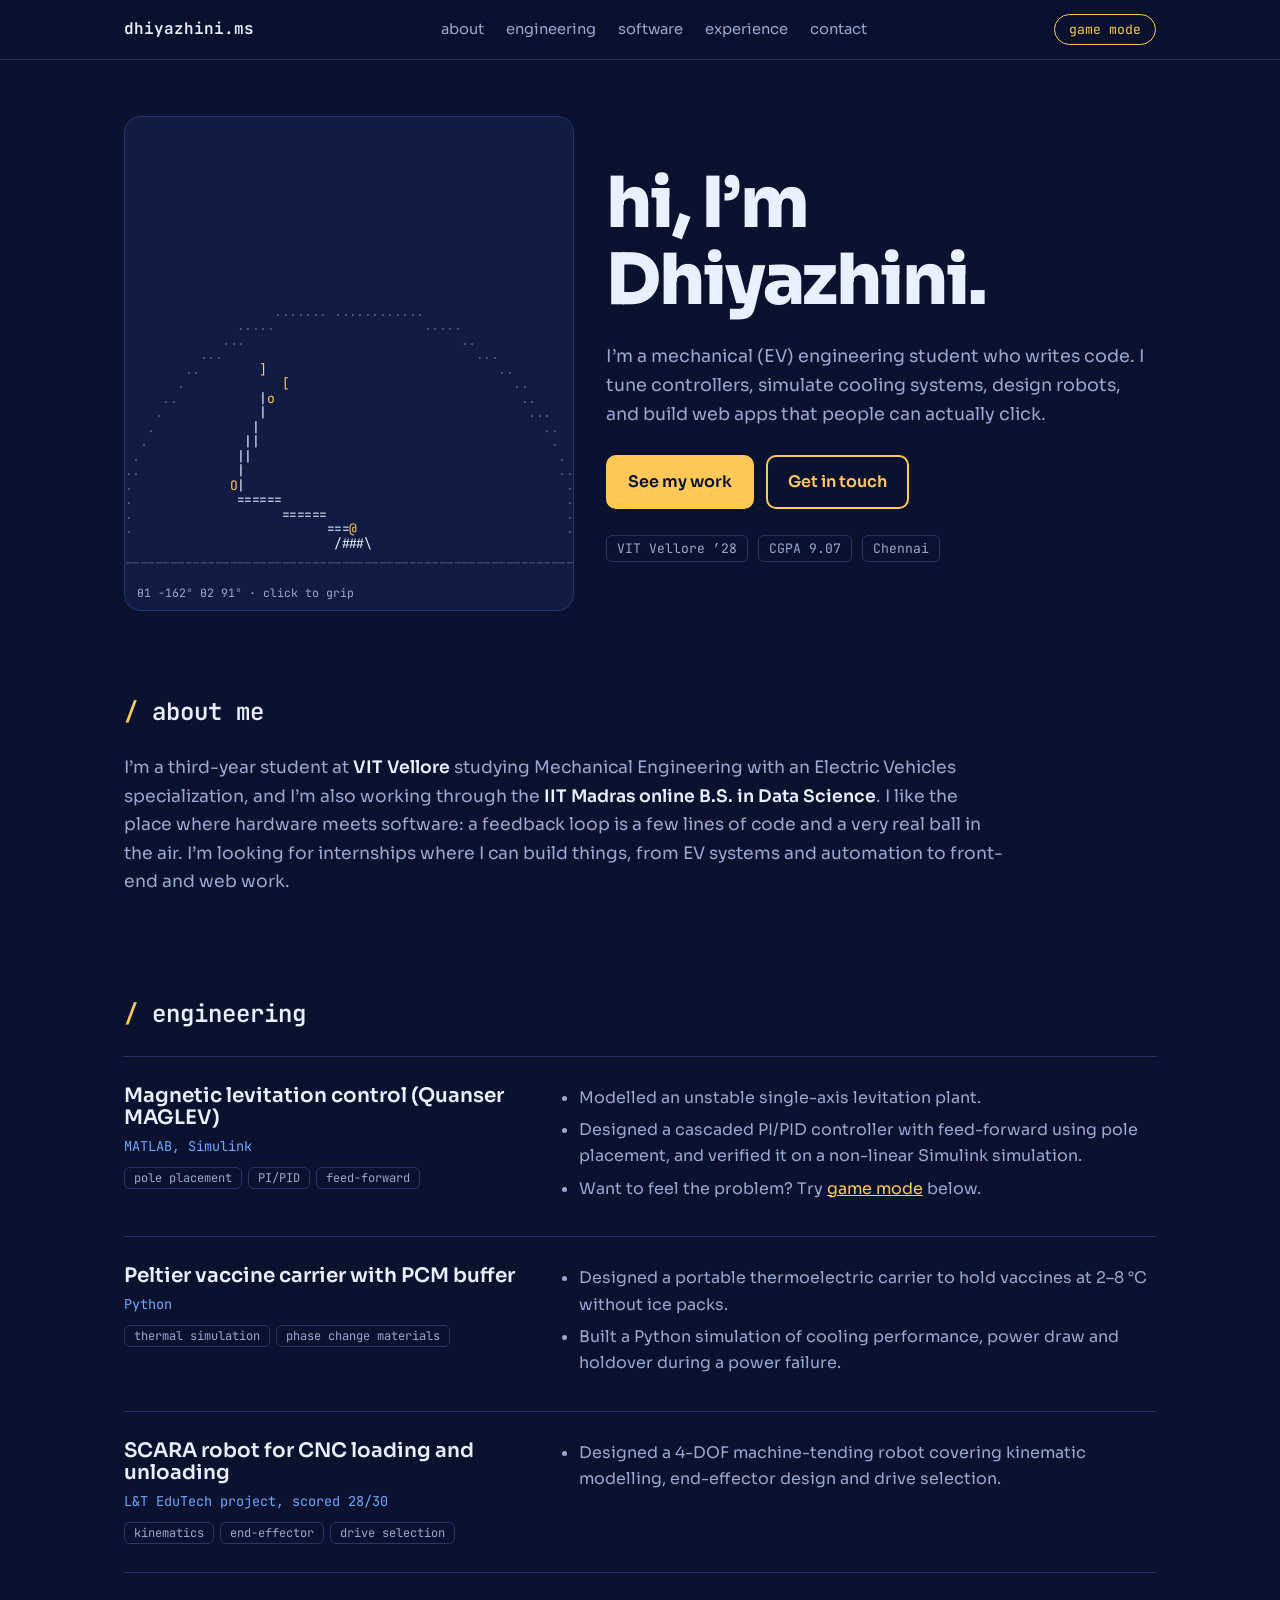
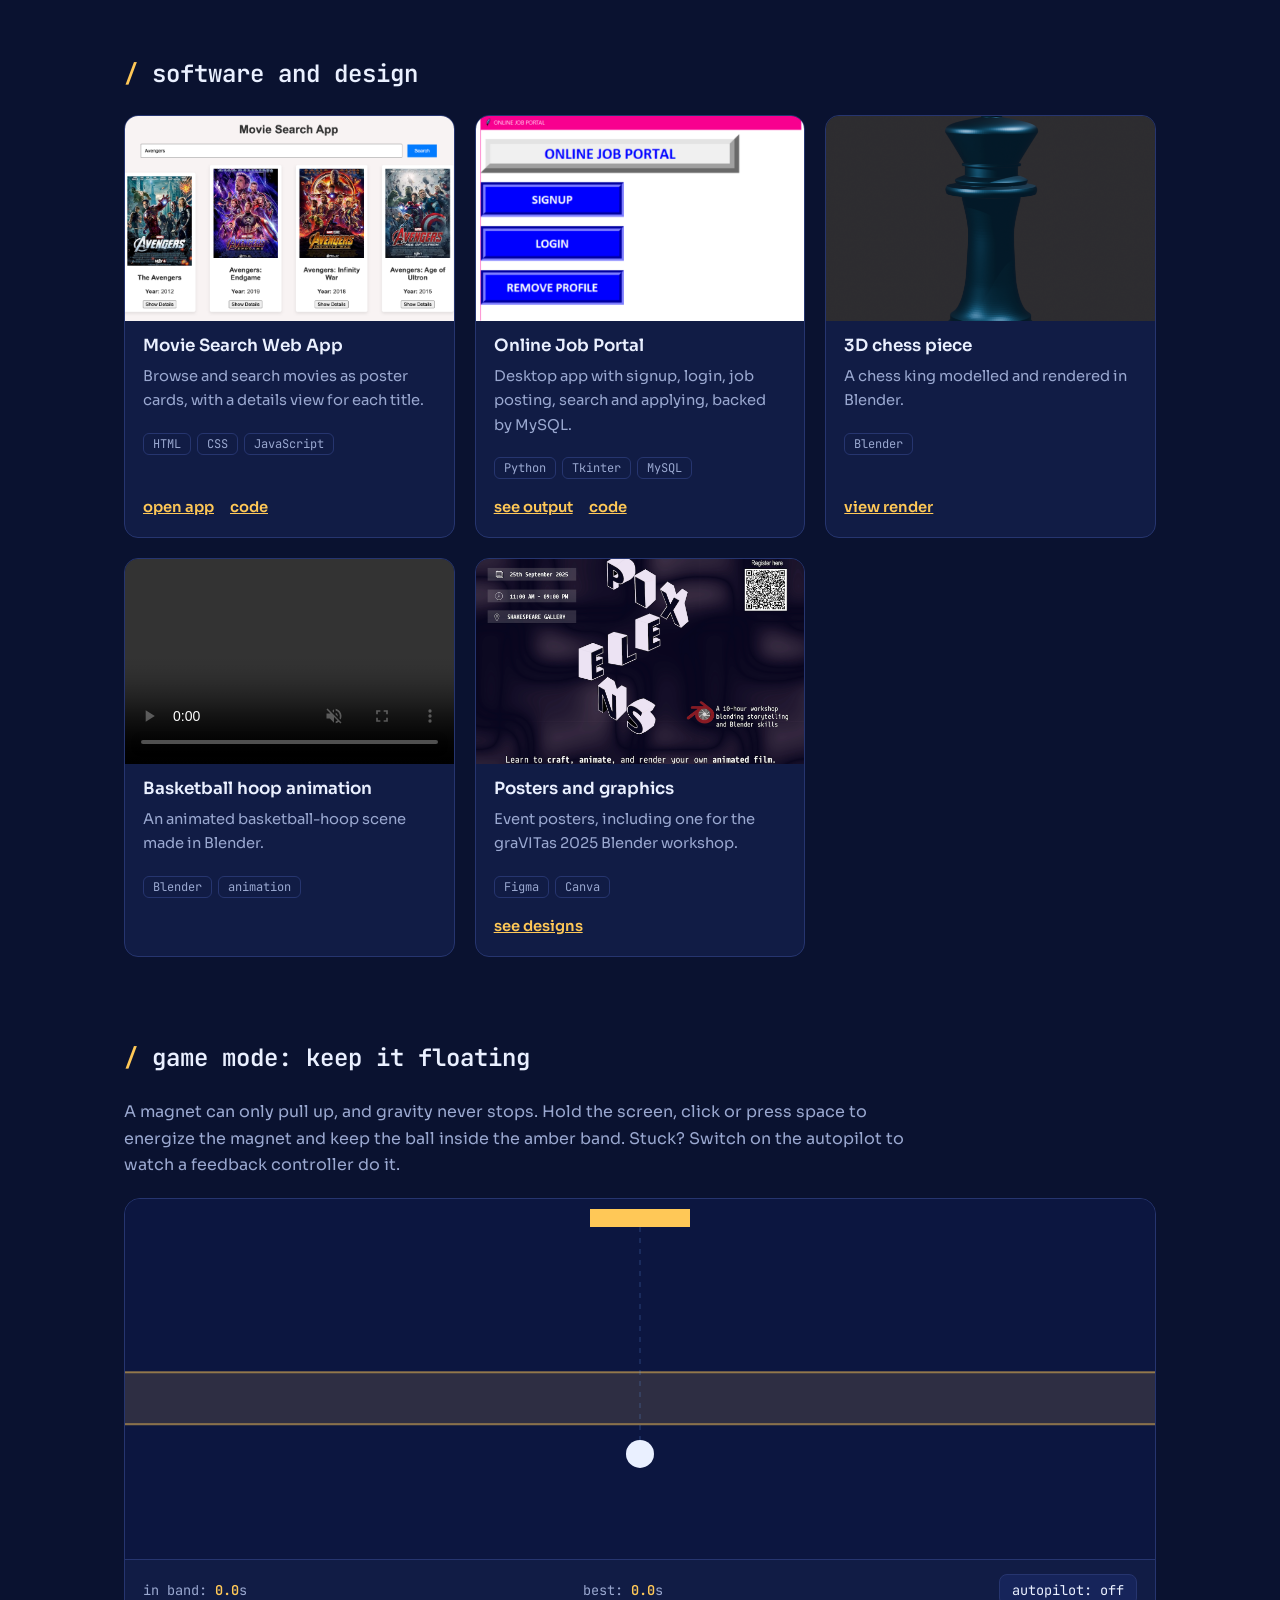
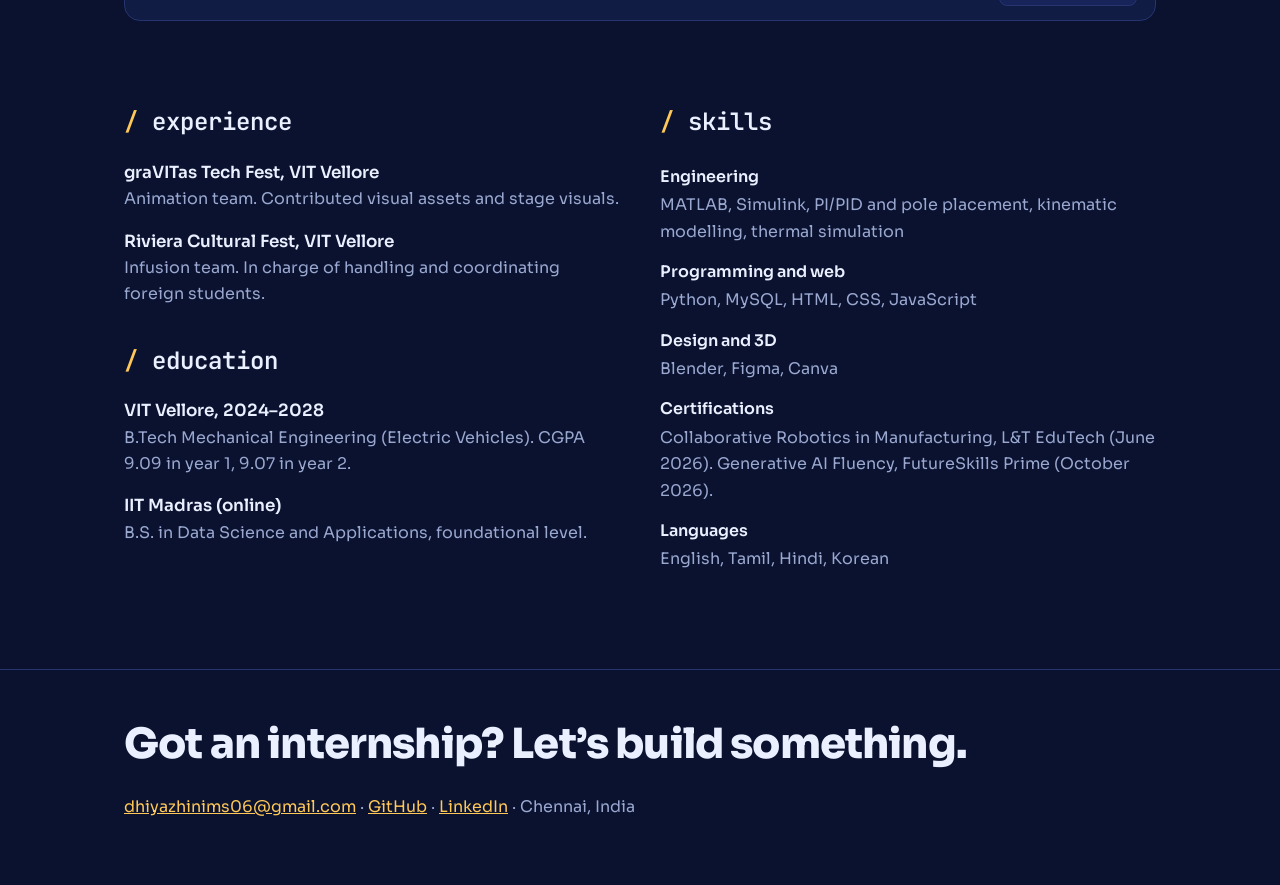
==== commit 61e5d6b4: "updated portfolio" ====
--- a/index.html
+++ b/index.html
@@ -135,15 +135,18 @@
     <article class="proj"><img src="projects/movie-app/movie_search_webapp.png" alt="Movie Search Web App" loading="lazy"><div class="body">
       <h3>Movie Search Web App</h3><p>Browse and search movies as poster cards, with a details view for each title.</p>
       <div class="tags"><span class="tag">HTML</span><span class="tag">CSS</span><span class="tag">JavaScript</span></div>
-      <div class="links"><a href="projects/movie-app/">open app</a><a href="https://github.com/Dhiyazhini">code</a></div></div></article>
+      <div class="links"><a href="projects/movie-app/">open app</a><a href="https://github.com/Dhiyazhini/portfolio-website/tree/main/projects/movie-app">code</a></div></div></article>
     <article class="proj"><img src="projects/online-job-portal/online_job_portal.png" alt="Online Job Portal" loading="lazy"><div class="body">
       <h3>Online Job Portal</h3><p>Desktop app with signup, login, job posting, search and applying, backed by MySQL.</p>
       <div class="tags"><span class="tag">Python</span><span class="tag">Tkinter</span><span class="tag">MySQL</span></div>
-      <div class="links"><a href="projects/online-job-portal/Online_Job_Portal_Output.pdf">see output</a><a href="https://github.com/Dhiyazhini">code</a></div></div></article>
+      <div class="links"><a href="projects/online-job-portal/Online_Job_Portal_Output.pdf">see output</a><a href="https://github.com/Dhiyazhini/portfolio-website/tree/main/projects/online-job-portal">code</a></div></div></article>
     <article class="proj"><img src="projects/3d-model/3D-chesspiece-king.png" alt="Blender render of a chess king" loading="lazy"><div class="body">
-      <h3>3D modelling in Blender</h3><p>A modelled chess piece and an animated basketball-hoop scene.</p>
+      <h3>3D chess piece</h3><p>A chess king modelled and rendered in Blender.</p>
       <div class="tags"><span class="tag">Blender</span></div>
-      <div class="links"><a href="projects/3d-model/basketball_animation.mp4">watch animation</a></div></div></article>
+      <div class="links"><a href="projects/3d-model/3D-chesspiece-king.png">view render</a></div></div></article>
+    <article class="proj"><video src="projects/3d-model/basketball_animation.mp4" controls muted loop playsinline preload="metadata" aria-label="Animated basketball hoop scene" style="width:100%;aspect-ratio:16/10;object-fit:cover;display:block;background:var(--panel2)"></video><div class="body">
+      <h3>Basketball hoop animation</h3><p>An animated basketball-hoop scene made in Blender.</p>
+      <div class="tags"><span class="tag">Blender</span><span class="tag">animation</span></div></div></article>
     <article class="proj"><img src="projects/graphic-design/Pixelens_finalGravitas.png" alt="graVITas workshop poster" loading="lazy"><div class="body">
       <h3>Posters and graphics</h3><p>Event posters, including one for the graVITas 2025 Blender workshop.</p>
       <div class="tags"><span class="tag">Figma</span><span class="tag">Canva</span></div>
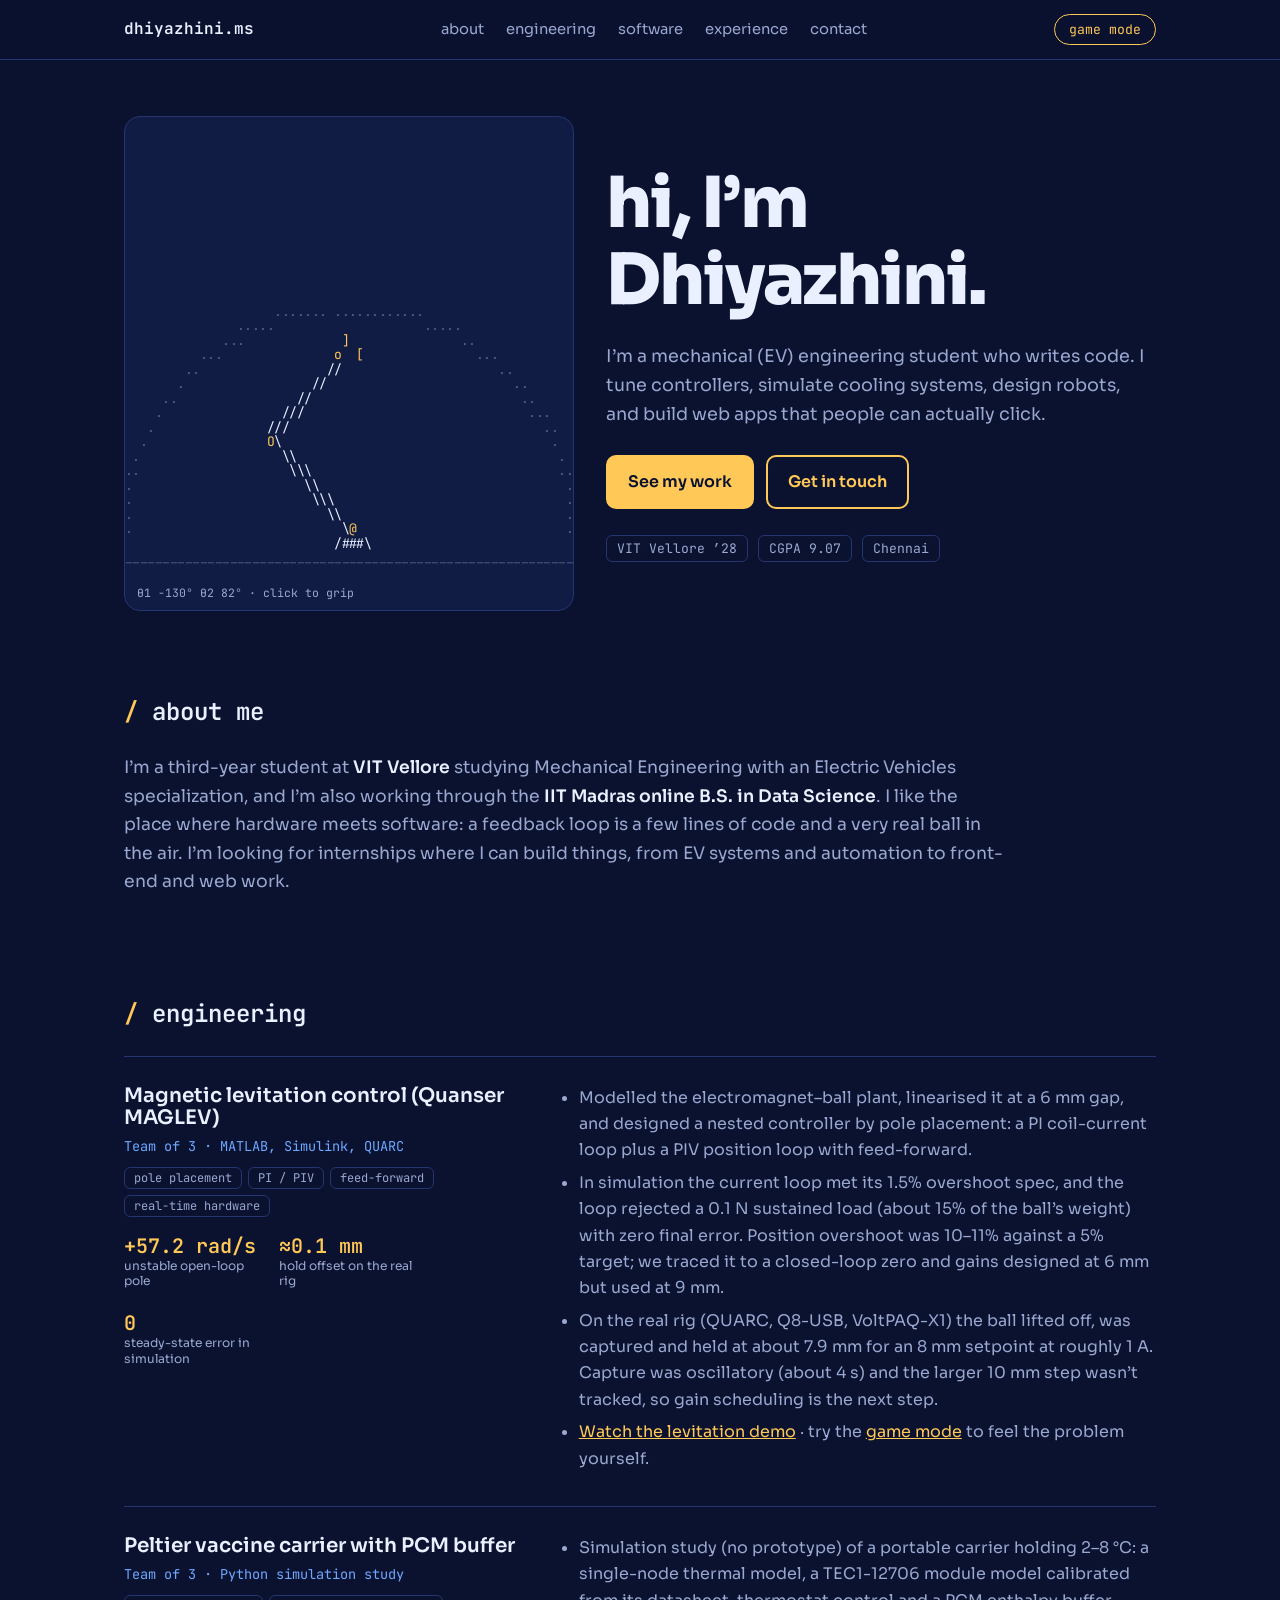
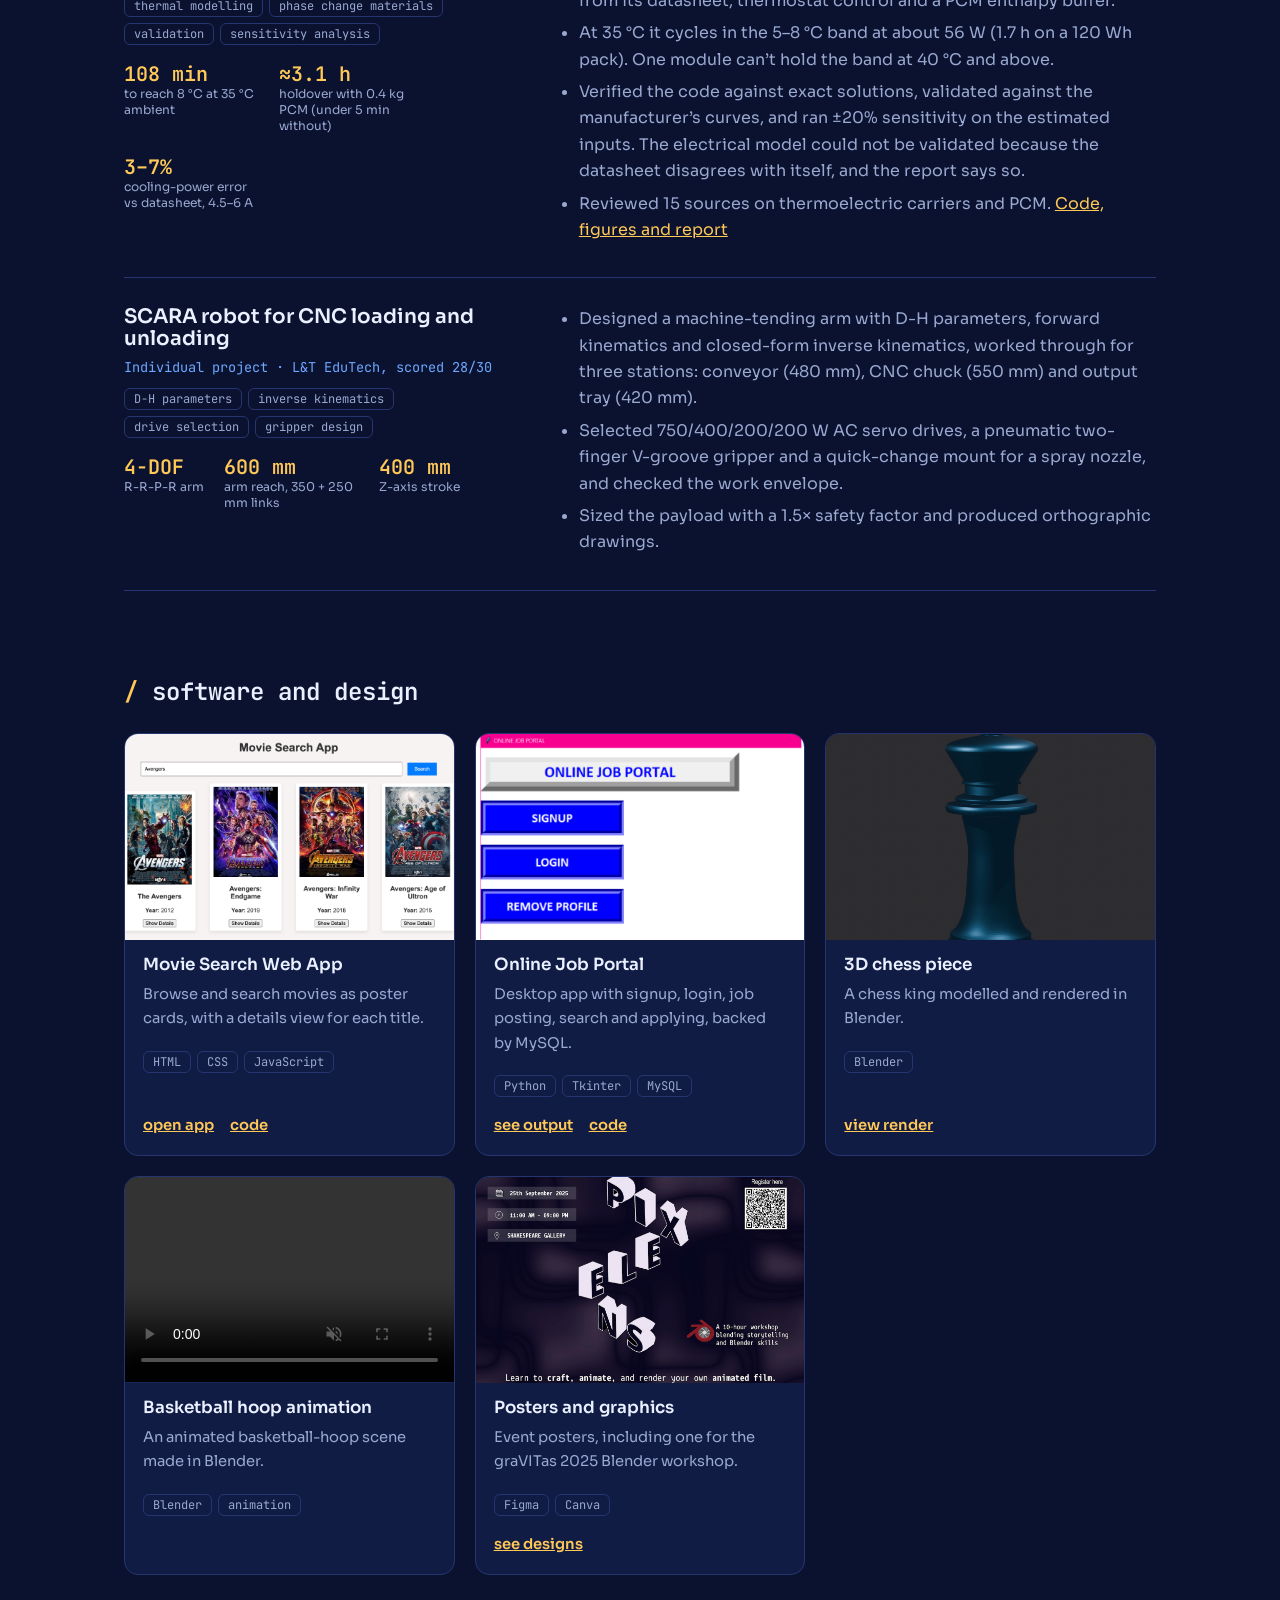
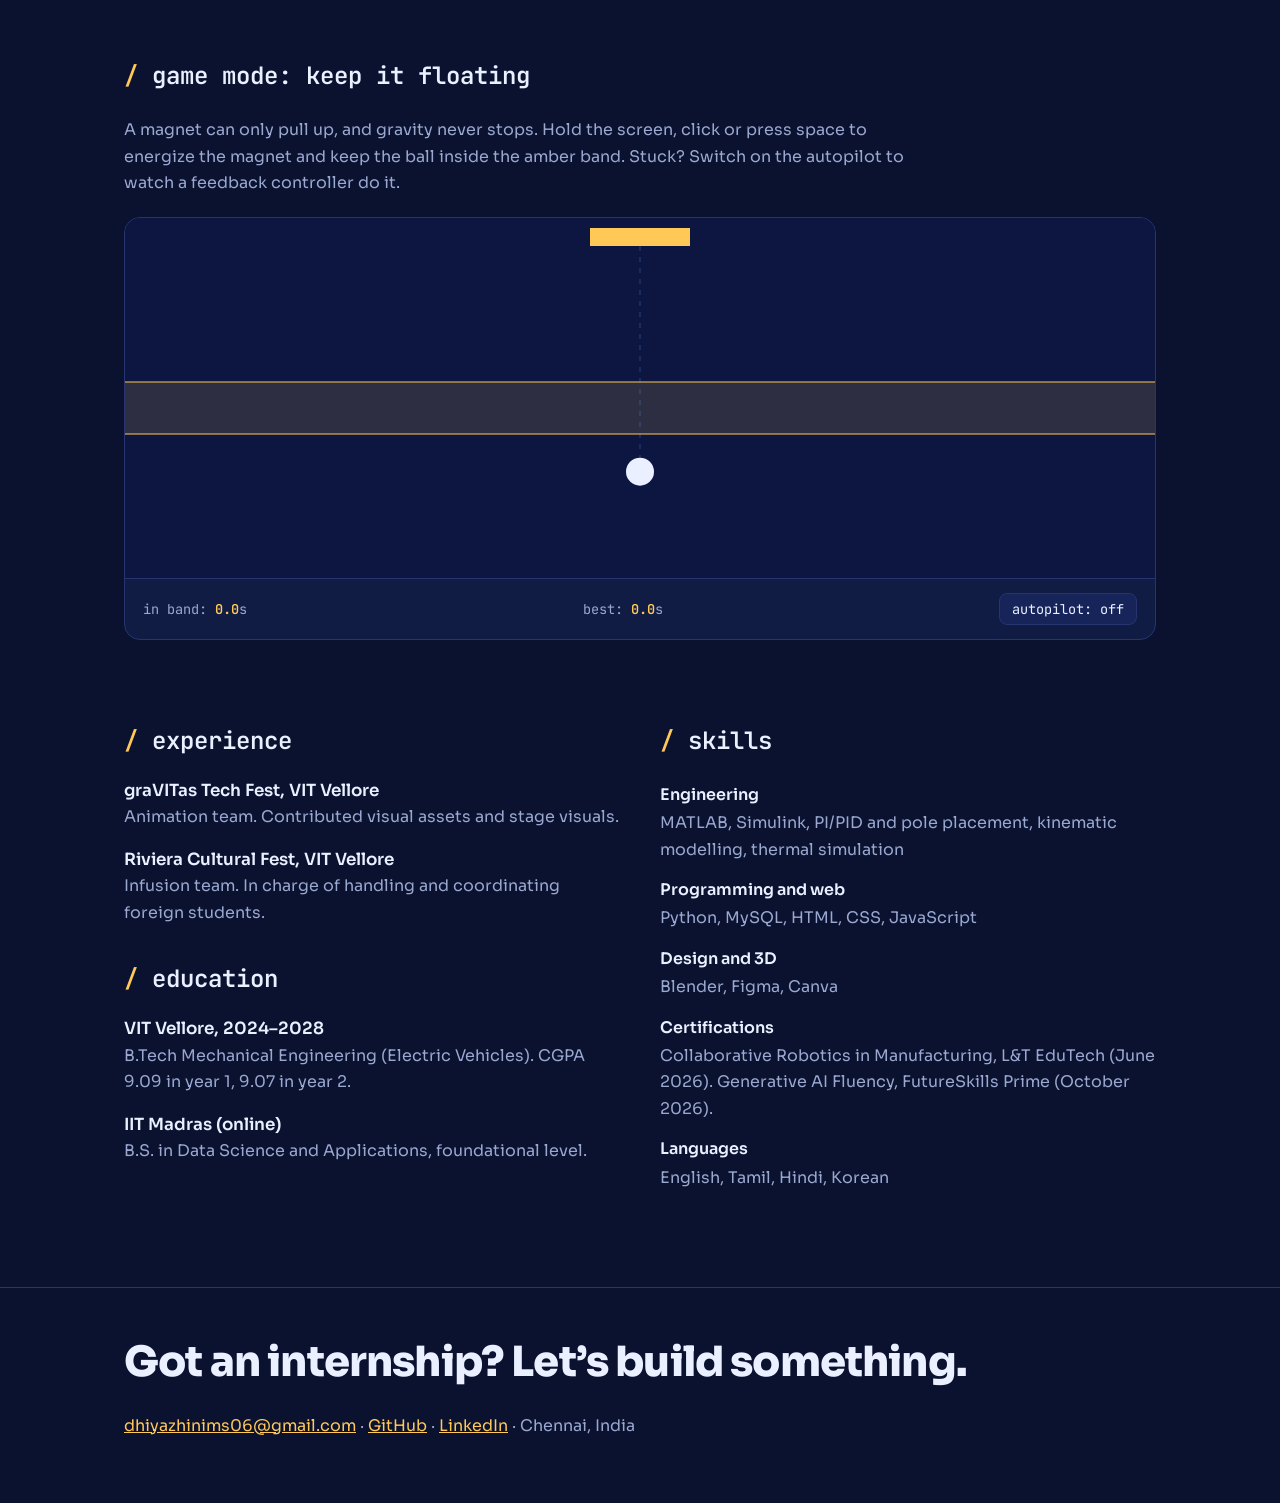
==== commit df077bf1: "updated portfolio" ====
--- a/index.html
+++ b/index.html
@@ -55,6 +55,7 @@
 .row li{margin-bottom:6px}
 .tags{display:flex;flex-wrap:wrap;gap:6px;margin-top:12px}
 .tag{font:400 .75rem var(--mono);padding:2px 9px;border:1px solid var(--line);border-radius:6px;color:var(--muted)}
+.stats{display:flex;gap:20px;flex-wrap:wrap;margin-top:16px}.stat b{display:block;font:600 1.25rem var(--mono);color:var(--amber)}.stat span{font-size:.76rem;color:var(--muted);display:block;max-width:15ch;line-height:1.3}
 /* cards */
 .grid{display:grid;grid-template-columns:repeat(auto-fit,minmax(250px,1fr));gap:20px}
 .proj{background:var(--panel);border:1px solid var(--line);border-radius:14px;overflow:hidden;display:flex;flex-direction:column}
@@ -110,21 +111,37 @@
 <section>
   <h2 id="engineering"><span>/</span> engineering</h2>
   <div class="rows">
-    <!-- Add a Simulink plot or CAD image by placing an <img> inside any row's first div. -->
     <article class="row">
-      <div><h3>Magnetic levitation control (Quanser MAGLEV)</h3><div class="meta">MATLAB, Simulink</div>
-        <div class="tags"><span class="tag">pole placement</span><span class="tag">PI/PID</span><span class="tag">feed-forward</span></div></div>
-      <ul><li>Modelled an unstable single-axis levitation plant.</li><li>Designed a cascaded PI/PID controller with feed-forward using pole placement, and verified it on a non-linear Simulink simulation.</li><li>Want to feel the problem? Try <a href="#game">game mode</a> below.</li></ul>
+      <div><h3>Magnetic levitation control (Quanser MAGLEV)</h3><div class="meta">Team of 3 · MATLAB, Simulink, QUARC</div>
+        <div class="tags"><span class="tag">pole placement</span><span class="tag">PI / PIV</span><span class="tag">feed-forward</span><span class="tag">real-time hardware</span></div>
+        <div class="stats"><div class="stat"><b>+57.2 rad/s</b><span>unstable open-loop pole</span></div><div class="stat"><b>≈0.1 mm</b><span>hold offset on the real rig</span></div><div class="stat"><b>0</b><span>steady-state error in simulation</span></div></div></div>
+      <ul>
+        <li>Modelled the electromagnet–ball plant, linearised it at a 6 mm gap, and designed a nested controller by pole placement: a PI coil-current loop plus a PIV position loop with feed-forward.</li>
+        <li>In simulation the current loop met its 1.5% overshoot spec, and the loop rejected a 0.1 N sustained load (about 15% of the ball’s weight) with zero final error. Position overshoot was 10–11% against a 5% target; we traced it to a closed-loop zero and gains designed at 6 mm but used at 9 mm.</li>
+        <li>On the real rig (QUARC, Q8-USB, VoltPAQ-X1) the ball lifted off, was captured and held at about 7.9 mm for an 8 mm setpoint at roughly 1 A. Capture was oscillatory (about 4 s) and the larger 10 mm step wasn’t tracked, so gain scheduling is the next step.</li>
+        <li><a href="https://drive.google.com/file/d/1ueNFNwtxgQiTC7WgNyVOsfRAM1kd2KJF/view?usp=sharing">Watch the levitation demo</a> · try the <a href="#game">game mode</a> to feel the problem yourself.</li>
+      </ul>
     </article>
     <article class="row">
-      <div><h3>Peltier vaccine carrier with PCM buffer</h3><div class="meta">Python</div>
-        <div class="tags"><span class="tag">thermal simulation</span><span class="tag">phase change materials</span></div></div>
-      <ul><li>Designed a portable thermoelectric carrier to hold vaccines at 2–8 °C without ice packs.</li><li>Built a Python simulation of cooling performance, power draw and holdover during a power failure.</li></ul>
+      <div><h3>Peltier vaccine carrier with PCM buffer</h3><div class="meta">Team of 3 · Python simulation study</div>
+        <div class="tags"><span class="tag">thermal modelling</span><span class="tag">phase change materials</span><span class="tag">validation</span><span class="tag">sensitivity analysis</span></div>
+        <div class="stats"><div class="stat"><b>108 min</b><span>to reach 8 °C at 35 °C ambient</span></div><div class="stat"><b>≈3.1 h</b><span>holdover with 0.4 kg PCM (under 5 min without)</span></div><div class="stat"><b>3–7%</b><span>cooling-power error vs datasheet, 4.5–6 A</span></div></div></div>
+      <ul>
+        <li>Simulation study (no prototype) of a portable carrier holding 2–8 °C: a single-node thermal model, a TEC1-12706 module model calibrated from its datasheet, thermostat control and a PCM enthalpy buffer.</li>
+        <li>At 35 °C it cycles in the 5–8 °C band at about 56 W (1.7 h on a 120 Wh pack). One module can’t hold the band at 40 °C and above.</li>
+        <li>Verified the code against exact solutions, validated against the manufacturer’s curves, and ran ±20% sensitivity on the estimated inputs. The electrical model could not be validated because the datasheet disagrees with itself, and the report says so.</li>
+        <li>Reviewed 15 sources on thermoelectric carriers and PCM. <a href="https://drive.google.com/drive/folders/1qP5GBR1Ev-ulvqDrJyfELgh0Rbk7EHpR?usp=sharing">Code, figures and report</a></li>
+      </ul>
     </article>
     <article class="row">
-      <div><h3>SCARA robot for CNC loading and unloading</h3><div class="meta">L&amp;T EduTech project, scored 28/30</div>
-        <div class="tags"><span class="tag">kinematics</span><span class="tag">end-effector</span><span class="tag">drive selection</span></div></div>
-      <ul><li>Designed a 4-DOF machine-tending robot covering kinematic modelling, end-effector design and drive selection.</li></ul>
+      <div><h3>SCARA robot for CNC loading and unloading</h3><div class="meta">Individual project · L&amp;T EduTech, scored 28/30</div>
+        <div class="tags"><span class="tag">D-H parameters</span><span class="tag">inverse kinematics</span><span class="tag">drive selection</span><span class="tag">gripper design</span></div>
+        <div class="stats"><div class="stat"><b>4-DOF</b><span>R-R-P-R arm</span></div><div class="stat"><b>600 mm</b><span>arm reach, 350 + 250 mm links</span></div><div class="stat"><b>400 mm</b><span>Z-axis stroke</span></div></div></div>
+      <ul>
+        <li>Designed a machine-tending arm with D-H parameters, forward kinematics and closed-form inverse kinematics, worked through for three stations: conveyor (480 mm), CNC chuck (550 mm) and output tray (420 mm).</li>
+        <li>Selected 750/400/200/200 W AC servo drives, a pneumatic two-finger V-groove gripper and a quick-change mount for a spray nozzle, and checked the work envelope.</li>
+        <li>Sized the payload with a 1.5× safety factor and produced orthographic drawings.</li>
+      </ul>
     </article>
   </div>
 </section>
